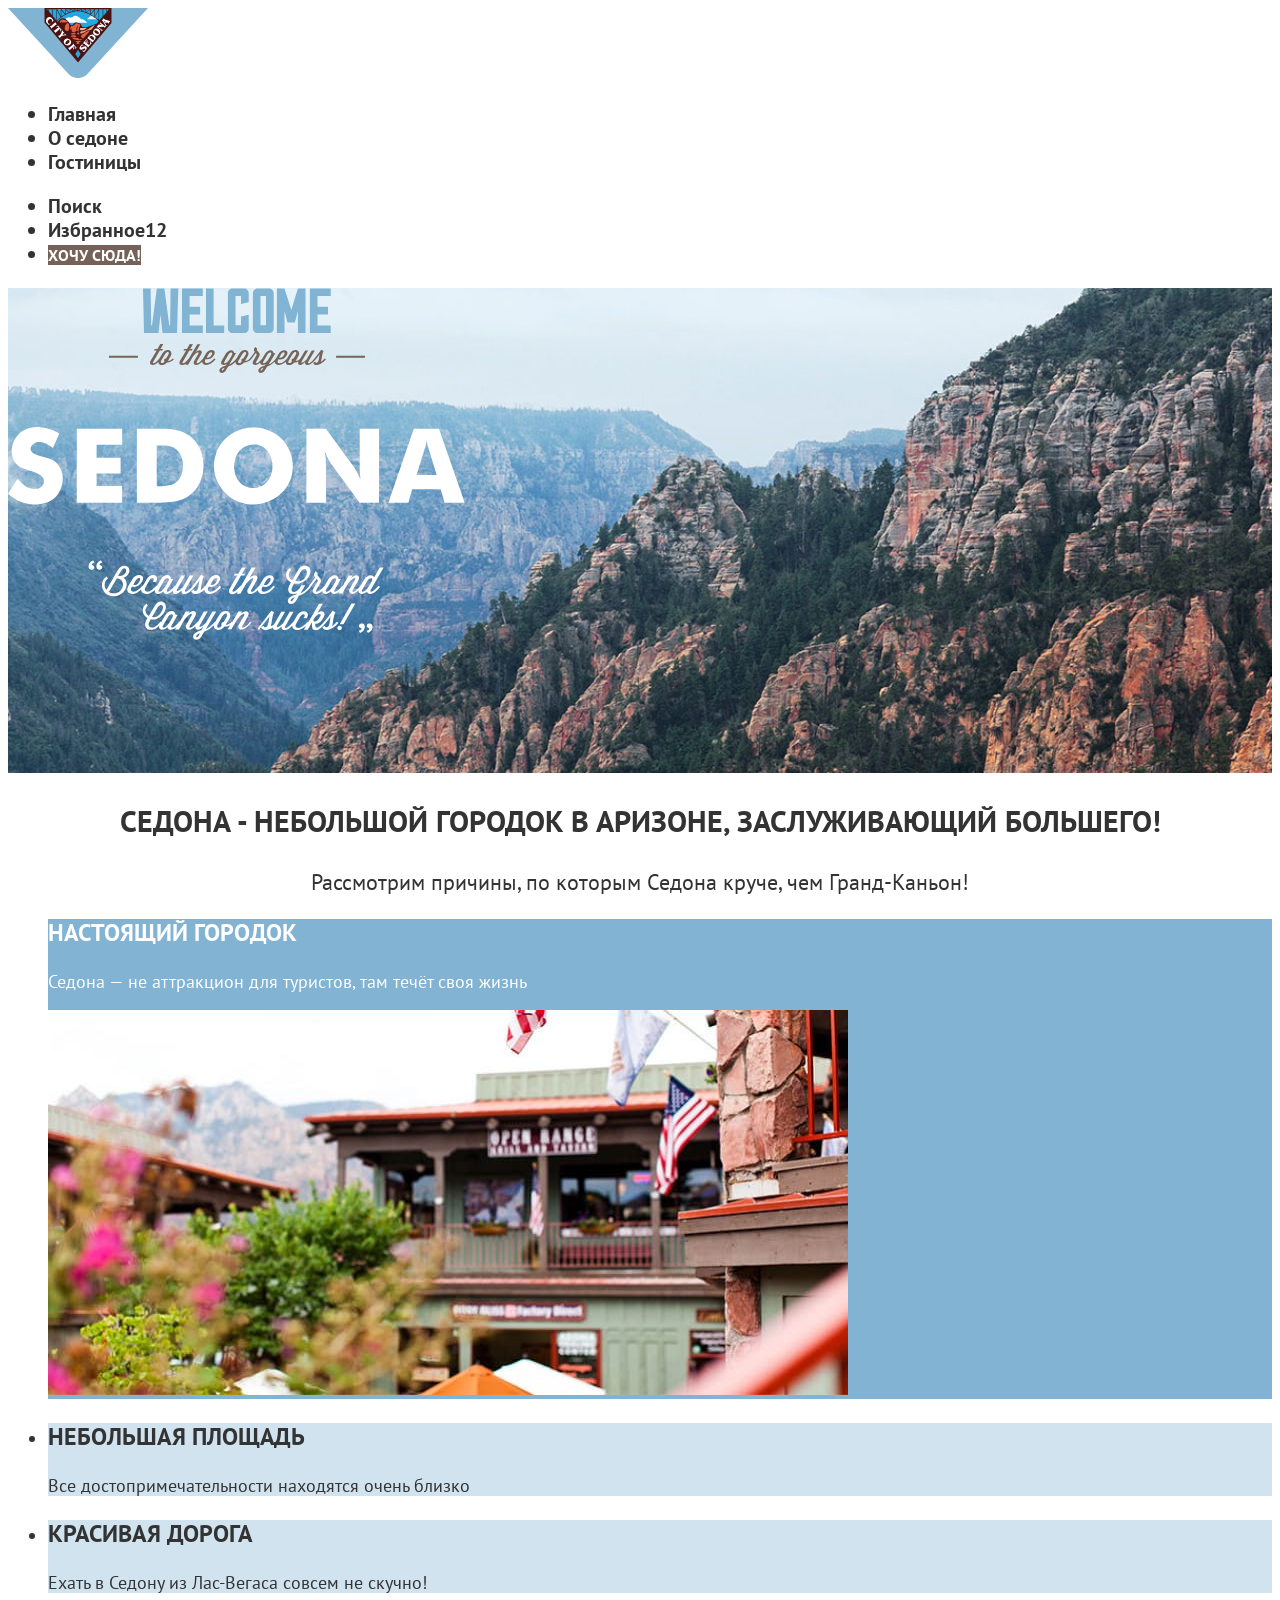
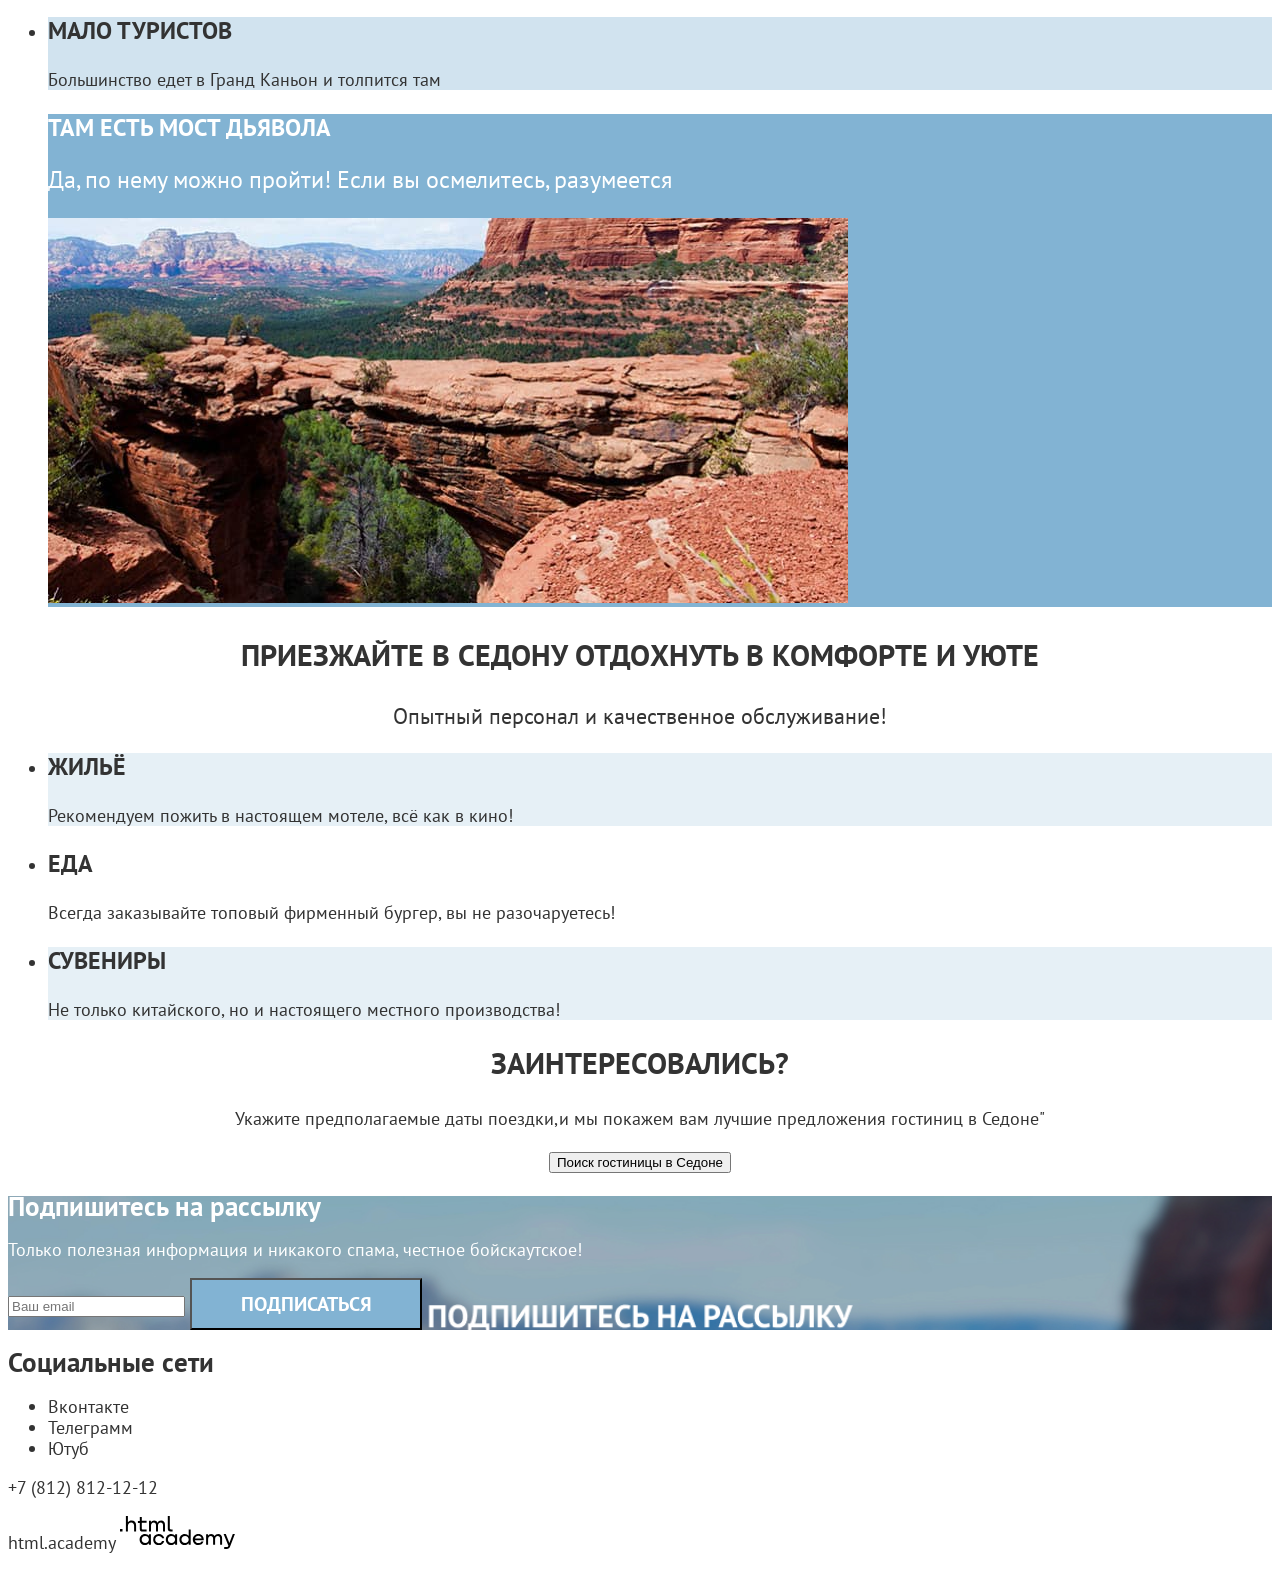
==== index.html @ 68ed27ab "Add files via upload" ====
<!DOCTYPE html>
<html lang="ru">
  <head>
    <meta charset="utf-8">
    <title>HTML Academy: Седона</title>
    <link rel="stylesheet" href="styles\styles.css">
  </head>
  <body>
    <header class="hero-page">
       <nav class="navigation">
        <a class="logo" href="index.html">
        <img src="images/logo-Sedona.svg" width="140" height="70" alt="Логотип Седоны">
        </a>
        <ul class="navigation-list">
          <li class="navigation-iterm">
            <a class="navigation-link" href="index.html">Главная</a>
          </li>
          <li class="navigation-iterm">
            <a class="navigation-link" href="about.html">О седоне</a>
          </li>
          <li class="navigation-iterm">
            <a class="navigation-link" href="catalog.html">Гостиницы</a>
          </li>
        </ul>
        <ul class="navigation-list">
        <li class="navigation-iterm">
        <a class="navigation-link" href="#"></a>
        <span class="visually-hidden">Поиск</span>
        </li>

          <li class="navigation-iterm">
            <a class="navigation-link" href="#">
              <span class="visually-hidden">Избранное12</span>
            </a>
           <li class="navigation-iterm">
            <a href="#"  class="button-want">Хочу сюда!</a>
        </li>
        </ul>
      </nav>
    </header>
    <main>
      <section class="page-welcome">
      <h1 class="visually-hidden"> </h1>
      <img src="images/welcome.svg" width="458" height="352" alt="Приветствие">
      </section>
       <section class="advanteges">
        <h2 class="visually-hidden"></h2>
        <p class="advanteges-head"> Седона - небольшой городок в Аризоне, заслуживающий большего!</p>
        <p class="advantages-reasons"> Рассмотрим причины, по которым Седона круче, чем Гранд-Каньон!</p>
        <ul class="advanteges-list">
          <li class="advanteges-item-city">
            <h3 class="advanteges-title"> Настоящий городок</h3>
            <p class="advanteges-text">Седона — не аттракцион для туристов, там течёт своя жизнь</p>
            <img src="images/street.jpg" width="800" height="385" alt= "Улица Седоны">
            </li>
            <li class="advanteges-item">
            <h3 class="advanteges-description"> Небольшая площадь </h3>
            <p class="advanteges-description-text">Все достопримечательности находятся очень близко</p>
            </li>
          <li class="advanteges-item">
            <h3 class="advanteges-description"> Красивая дорога </h3>
            <p class="advanteges-description-text">Ехать в Седону из Лас-Вегаса совсем не скучно!</p>
          </li>
          <li class="advanteges-item">
            <h3 class="advanteges-description"> Мало туристов </h3>
            <p class="advanteges-description-text">Большинство едет в Гранд Каньон и толпится там</p>
            </li>
          <li class="advanteges-item-bridge">
            <h3 class="advantages-bridge" > Там есть мост дьявола</h3>
            <p class="advantages-bridge-text"> Да, по нему можно пройти! Если вы осмелитесь, разумеется </p>
            <img src="images/bridge.jpg" width="800" height="385" alt="Фото моста дьявола">
          </li>
          </ul>
      </section>
      <section class="services">
        <h3 class="services-title">Приезжайте в Седону отдохнуть в комфорте и уюте</h3>
        <p class="main-services"> Опытный персонал и качественное обслуживание!</p>
        <ul class="services-list">
          <li class="services-item-house">
            <h3 class="services-description"> Жильё </h3>
            <p class="services-text">Рекомендуем пожить в настоящем мотеле, всё как в кино!</p>
           <li class="services-item-food">
            <h3 class="services-description"> Еда </h3>
            <p class="services-text"> Всегда заказывайте топовый фирменный бургер, вы не разочаруетесь!</p>
          <li class="services-item-souvenirs">
            <h3 class="services-description"> Сувениры </h3>
            <p class="services-text">Не только китайского, но и настоящего местного производства!</p>
        </li>
        </ul>
      </section>
      <section class="searching-hotel">
        <h2 class="question">Заинтересовались?</h2>
        <p class="date">Укажите предполагаемые даты поездки,и мы покажем вам лучшие предложения гостиниц в Седоне"</p>
        <button class="button-seacrch-hotel" type="button">Поиск гостиницы в Седоне</button>
      </section>
      <section class="subscribe-to-newsletter">
        <h2> Подпишитесь на рассылку </h2>
        <p>Только полезная информация и никакого спама, честное бойскаутское!</p>
        <form action="https://echo.htmlacademy.ru/" method="post">
          <label for="email"> </label>
          <input type="email" name="email" id="email" placeholder="Ваш email">
          <button class="subsccribe-button" type="submit">Подписаться </button>
        </form>
      </section>
    </main>
    <footer>
      <section class="social-media">
        <h2 class="visually-hidden">Социальные сети</h2>
        <ul class="social-media-list">
          <li class="social-media-item">
            <a href="https://vk.com/htmlacademy">
            <span class="visually-hidden"> Вконтакте</span>
            </a>
          </li>
          <li class="social-media-item">
            <a href="https://t.me/htmlacademy">
              <span class="visually-hidden">Телеграмм</span>
            </a>
          </li>
          <li class="social-media-item">
          <a href="https://www.youtube.com/user/htmlacademyru">
              <span class="visually-hidden">Ютуб</span>
              </a>
          </li>
        </ul>
      </section>
      <a class="phone-number" href="tel:78128121212"> +7 (812) 812-12-12</a>
      <p class="html-academy">
        <a class="htmlacademy-link" href="https://htmlacademy.ru/intensive/htmlcss">html.academy</a>
        <img class="html-academy-logo" src="images/logo-htmlacademy.svg" width="115" height="33" alt="Логотип Академии">
      </p>
    </footer>
  </body>
</html>
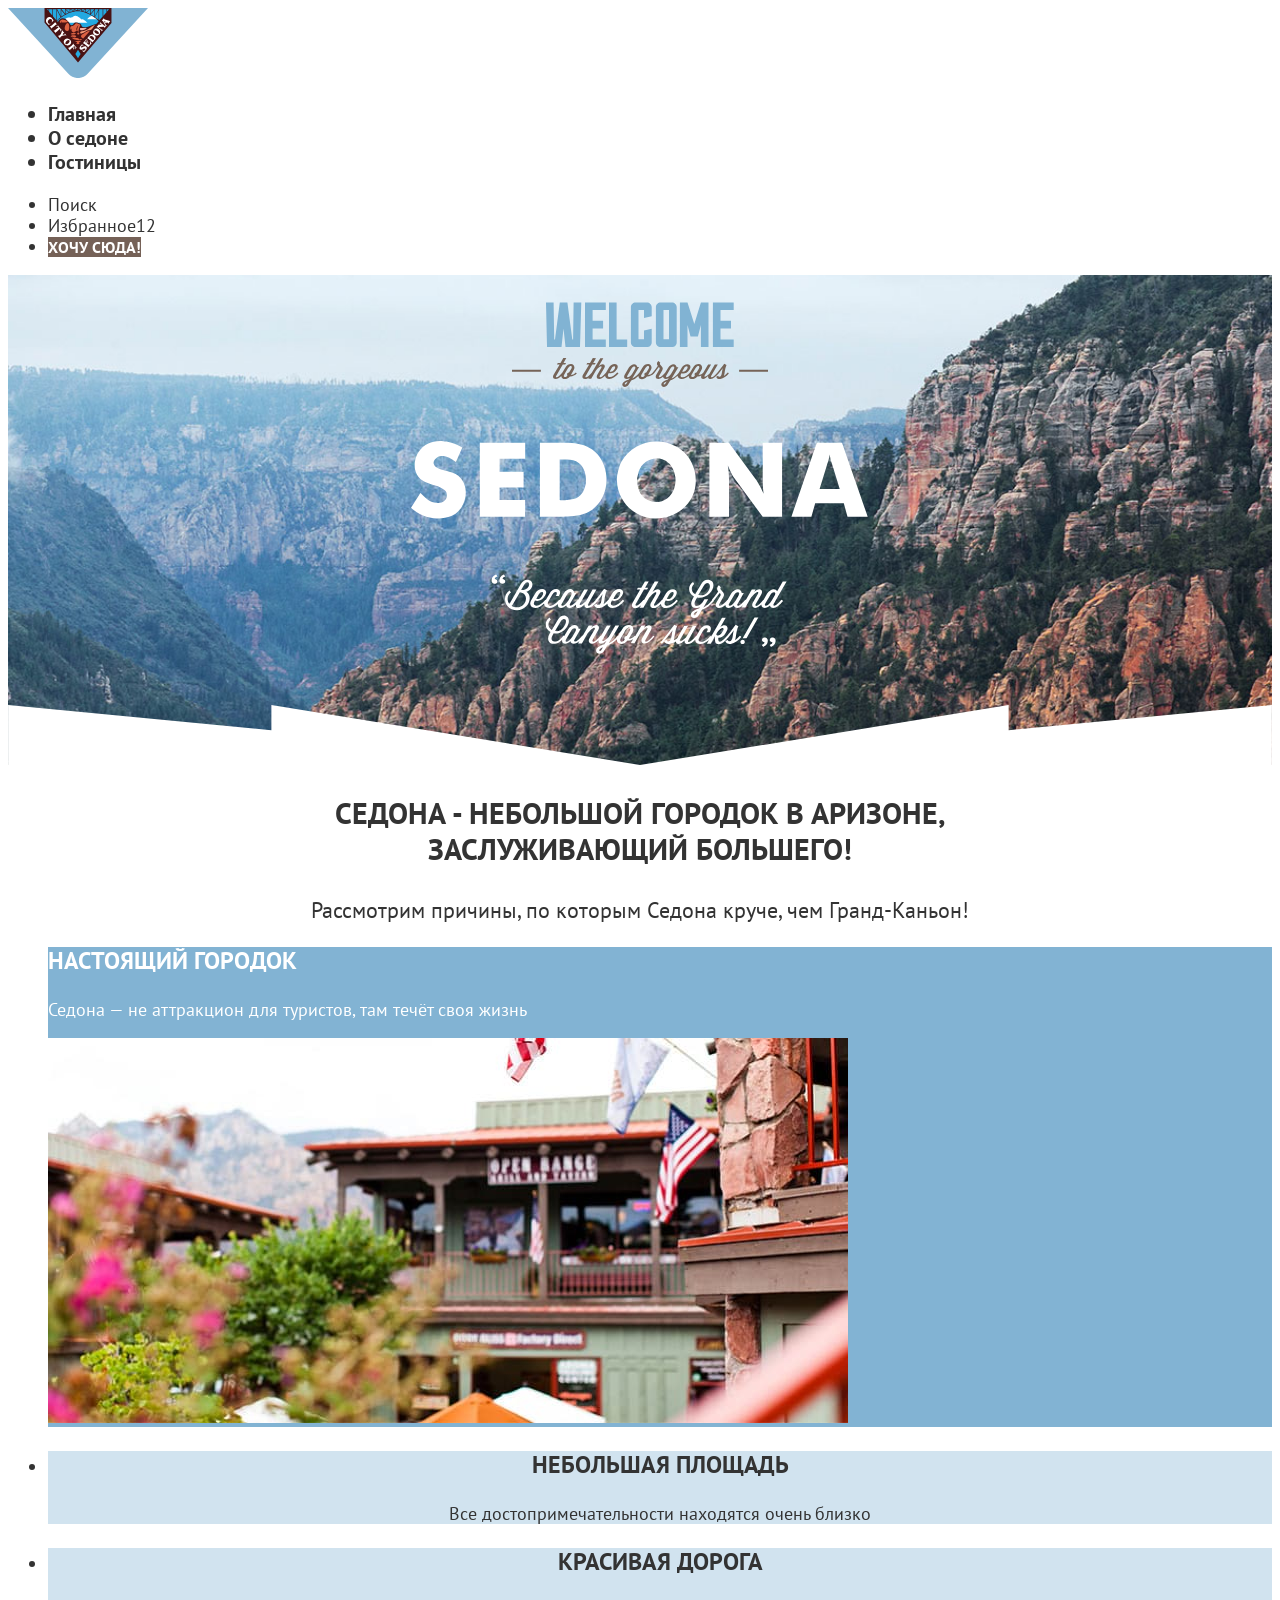
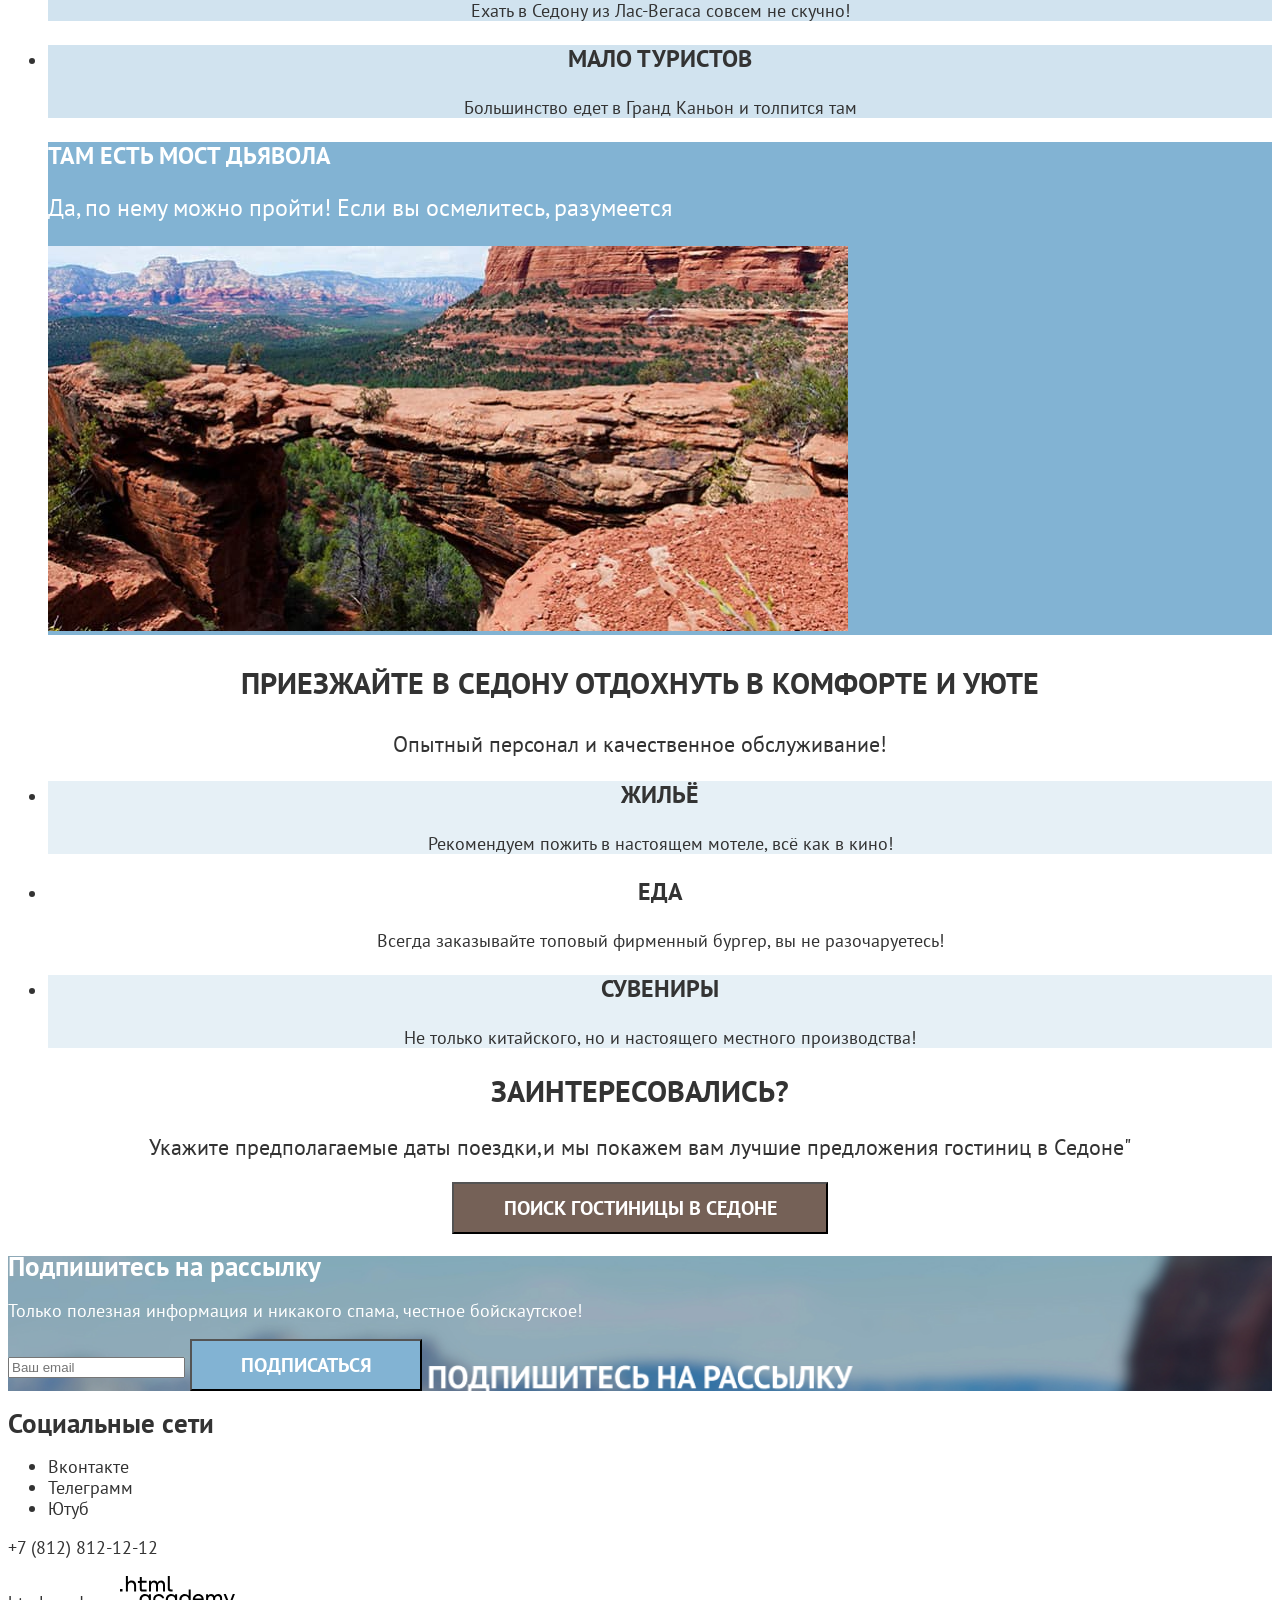
==== commit 9369d82d: "начало работы с сетками" ====
--- a/index.html
+++ b/index.html
@@ -3,11 +3,12 @@
   <head>
     <meta charset="utf-8">
     <title>HTML Academy: Седона</title>
-    <link rel="stylesheet" href="styles\styles.css">
+    <link rel="stylesheet" href="styles/styles.css">
   </head>
   <body>
+    <div class="page-container">
     <header class="hero-page">
-       <nav class="navigation">
+           <nav class="navigation">
         <a class="logo" href="index.html">
         <img src="images/logo-Sedona.svg" width="140" height="70" alt="Логотип Седоны">
         </a>
@@ -21,36 +22,38 @@
           <li class="navigation-iterm">
             <a class="navigation-link" href="catalog.html">Гостиницы</a>
           </li>
-        </ul>
-        <ul class="navigation-list">
-        <li class="navigation-iterm">
-        <a class="navigation-link" href="#"></a>
+          </ul>
+          <ul class="navigation-user">
+         <li class="navigation-user-iterm">
+        <a class="navigation-user-iterm" href="#"></a>
         <span class="visually-hidden">Поиск</span>
         </li>
-
-          <li class="navigation-iterm">
+          <li class="navigation-list-user">
             <a class="navigation-link" href="#">
               <span class="visually-hidden">Избранное12</span>
             </a>
-           <li class="navigation-iterm">
+           <li class="navigation-user-iterm">
             <a href="#"  class="button-want">Хочу сюда!</a>
         </li>
         </ul>
       </nav>
     </header>
-    <main>
+    <main class="main-container">
+      <div class="page-container"></div>
       <section class="page-welcome">
       <h1 class="visually-hidden"> </h1>
       <img src="images/welcome.svg" width="458" height="352" alt="Приветствие">
       </section>
        <section class="advanteges">
         <h2 class="visually-hidden"></h2>
-        <p class="advanteges-head"> Седона - небольшой городок в Аризоне, заслуживающий большего!</p>
+        <p class="advanteges-head"> Седона - небольшой городок в Аризоне,<br> заслуживающий большего!</p>
         <p class="advantages-reasons"> Рассмотрим причины, по которым Седона круче, чем Гранд-Каньон!</p>
         <ul class="advanteges-list">
           <li class="advanteges-item-city">
+            <div>
             <h3 class="advanteges-title"> Настоящий городок</h3>
             <p class="advanteges-text">Седона — не аттракцион для туристов, там течёт своя жизнь</p>
+            </div>
             <img src="images/street.jpg" width="800" height="385" alt= "Улица Седоны">
             </li>
             <li class="advanteges-item">
@@ -60,14 +63,16 @@
           <li class="advanteges-item">
             <h3 class="advanteges-description"> Красивая дорога </h3>
             <p class="advanteges-description-text">Ехать в Седону из Лас-Вегаса совсем не скучно!</p>
-          </li>
+           </li>
           <li class="advanteges-item">
             <h3 class="advanteges-description"> Мало туристов </h3>
             <p class="advanteges-description-text">Большинство едет в Гранд Каньон и толпится там</p>
             </li>
           <li class="advanteges-item-bridge">
-            <h3 class="advantages-bridge" > Там есть мост дьявола</h3>
+            <div>
+             <h3 class="advantages-bridge" > Там есть мост дьявола</h3>
             <p class="advantages-bridge-text"> Да, по нему можно пройти! Если вы осмелитесь, разумеется </p>
+            </div>
             <img src="images/bridge.jpg" width="800" height="385" alt="Фото моста дьявола">
           </li>
           </ul>
@@ -94,14 +99,15 @@
         <button class="button-seacrch-hotel" type="button">Поиск гостиницы в Седоне</button>
       </section>
       <section class="subscribe-to-newsletter">
-        <h2> Подпишитесь на рассылку </h2>
-        <p>Только полезная информация и никакого спама, честное бойскаутское!</p>
+        <h2 class="newsletter"> Подпишитесь на рассылку </h2>
+        <p class="information">Только полезная информация и никакого спама, честное бойскаутское!</p>
         <form action="https://echo.htmlacademy.ru/" method="post">
           <label for="email"> </label>
-          <input type="email" name="email" id="email" placeholder="Ваш email">
+          <input class="e-mail" type="email" name="email" id="email" placeholder="Ваш email">
           <button class="subsccribe-button" type="submit">Подписаться </button>
         </form>
-      </section>
+        </div>
+        </section>
     </main>
     <footer>
       <section class="social-media">
@@ -130,5 +136,6 @@
         <img class="html-academy-logo" src="images/logo-htmlacademy.svg" width="115" height="33" alt="Логотип Академии">
       </p>
     </footer>
+  </div>
   </body>
 </html>
--- a/styles/styles.css
+++ b/styles/styles.css
@@ -0,0 +1,320 @@
+@font-face {
+  font-family: "PT Sans";
+  font-style: normal;
+  font-weight: 400;
+  src: url("../fonts/ptsans-400.woff2") format("woff2");
+  font-display: swap;
+}
+
+@font-face {
+  font-family: "PT Sans";
+  font-style: normal;
+  font-weight: 700;
+  src: url("../fonts/ptsans-700.woff2") format("woff2");
+  font-display: swap;
+}
+
+body {
+  font-family: "PT Sans", sans-serif;
+  font-size: 18px;
+  line-height: 21px;
+  background-color: #ffffff;
+  color: #333333;
+}
+
+.button-want {
+  font-family: "PT Sans";
+  text-align: center;
+  font-weight: 700;
+  font-size: 16px;
+  line-height: 20px;
+  text-transform: uppercase;
+  background-color: #756157;
+  color: #ffffff;
+}
+
+a {
+  color: inherit;
+  text-decoration: none
+}
+
+.hero-page {
+  background-color: #ffffff;
+  color: #333333;
+  background-position: center;
+}
+
+.navigation-list {
+  font-family: "PT Sans", sans-serif;
+  font-size: 20px;
+  line-height: 24px;
+  font-weight: 700;
+  color: #333333;
+  text-decoration: none;
+}
+
+.page-welcome {
+  padding-top: 5px;
+  min-height: 485px;
+  background-image: url("../images/divider.svg"), url("../images/index-background.jpg");
+  text-align: center;
+  background-repeat: no-repeat, no-repeat;
+  background-size: 100% auto, cover;
+  background-color:#2d658a;
+  background-position: bottom;
+  bottom: 0
+
+}
+
+.advanteges-head {
+  font-family: "PT Sans";
+  font-size: 30px;
+  line-height: 36px;
+  font-weight: 700;
+  text-align: center;
+  text-transform: uppercase;
+  color: #333333
+}
+
+.advantages-reasons {
+  font-family: "PT Sans";
+  font-weight: 400;
+  font-size: 22px;
+  line-height: 26px;
+  text-align: center;
+  color: #333333
+}
+
+.advanteges-item {
+  background-color: #68a2ca4d;
+  color: #333333
+}
+
+.advanteges-description {
+  font-family: "PT Sans";
+  font-weight: 700;
+  font-size: 24px;
+  line-height: 28px;
+  text-transform: uppercase;
+  color: #333333
+}
+
+.advanteges-description-text {
+  font-family: "PT Sans";
+  font-weight: 400;
+  font-size: 18px;
+  line-height: 21px;
+  color: #333333
+}
+
+.advanteges-title {
+  font-family: "PT Sans";
+  font-weight: 700;
+  font-size: 24px;
+  line-height: 28px;
+  color: #ffffff;
+  text-transform: uppercase;
+
+}
+
+.advanteges-text {
+  font-family: "PT Sans";
+  font-weight: 400;
+  font-size: 18px;
+  line-height: 21px;
+  color: #ffffff;
+
+}
+
+.services-list{
+  text-align: center;
+}
+
+.advanteges-item{
+  text-align: center;
+}
+
+.advanteges-item-city {
+  background-color: #82b3d3;
+  color: #ffffff;
+
+}
+
+.advanteges-item-bridge {
+  background-color: #82b3d3;
+  color: #ffffff
+}
+
+.advantages-bridge {
+  font-family: "PT Sans";
+  font-weight: 700;
+  font-size: 24px;
+  line-height: 28px;
+  text-transform: uppercase;
+  color: #ffffff;
+}
+
+.advantages-bridge-text {
+  font-family: "PT Sans";
+  font-weight: 400;
+  font-size: 24px;
+  line-height: 28px;
+  color: #ffffff
+}
+
+.services-title {
+  font-family: "PT Sans";
+  font-weight: 700;
+  font-size: 30px;
+  line-height: 36px;
+  text-transform: uppercase;
+  text-align: center;
+  color: #333333
+}
+
+.main-services {
+  font-family: "PT Sans";
+  font-weight: 400;
+  font-size: 22px;
+  line-height: 26px;
+  text-align: center;
+  color: #333333
+}
+
+.services-description {
+  font-family: "PT Sans";
+  font-weight: 700;
+  font-size: 24px;
+  line-height: 28px;
+  text-transform: uppercase;
+  color: #333333
+}
+
+.services-text {
+  font-family: "PT Sans";
+  font-weight: 400;
+  font-size: 18px;
+  line-height: 21px;
+  color: #333333;
+}
+
+.services-item-house {
+  background-color: #83b3d333;
+}
+
+.services-item-souvenirs {
+  background-color: #83b3d333;
+}
+
+.searching-hotel {
+  text-align: center;
+}
+
+.question {
+  font-family: "PT Sans";
+  font-weight: 700;
+  font-size: 30px;
+  line-height: 36px;
+  text-transform: uppercase;
+  color: #333333
+}
+
+.date {
+  font-family: "PT Sans";
+  font-weight: 400;
+  font-size: 22px;
+  line-height: 26px;
+  text-align: center;
+  color: #333333;
+}
+
+.button-seacrch-hotel {
+  font-family: "PT Sans";
+  font-weight: 700;
+  font-size: 20px;
+  line-height: 36px;
+  width: 376px;
+  height: 52px;
+  text-transform: uppercase;
+  background-color: #756157;
+  color: #ffffff;
+}
+
+.subscribe-to-newsletter {
+  background-image: url("../images/subscribe.jpg");
+  background-color:#6d8ca0;
+  color: #ffffff;
+  background-repeat: no-repeat;
+  background-size: cover;
+}
+
+.subsccribe-button {
+  font-family: "PT Sans";
+  text-align: center;
+  font-weight: 700;
+  font-size: 20px;
+  line-height: 36px;
+  width: 232px;
+  height: 52px;
+  text-transform: uppercase;
+  background-color: #82B3D3;
+  color: #ffffff;
+}
+
+.header-inner {
+  color: #ffffff;
+  background-color: #615048;
+  background-image: url("../images/inner-catalog.jpg");
+  background-repeat: no-repeat;
+  background-size: cover;
+  min-height: 377px;
+
+}
+
+.button-brown {
+  font-family: "PT Sans";
+  text-align: center;
+  font-weight: 700;
+  font-size: 16px;
+  line-height: 20px;
+  width: 140px;
+  height: 36px;
+  text-transform: uppercase;
+  background-color: #756157;
+  color: #ffffff;
+}
+
+.button-blue {
+  font-family: "PT Sans";
+  text-align: center;
+  font-weight: 700;
+  font-size: 16px;
+  line-height: 20px;
+  width: 140px;
+  height: 36px;
+  text-transform: uppercase;
+  background-color: #82b3d3;
+  color: #ffffff;
+}
+
+.button-green {
+  font-family: "PT Sans";
+  text-align: center;
+  font-weight: 700;
+  font-size: 16px;
+  line-height: 20px;
+  width: 140px;
+  height: 36px;
+  text-transform: uppercase;
+  background-color: #7db54f;
+  color: #ffffff;
+}
+
+.pagination-link {
+  color: #ffffff;
+  background-color: #82b3d3;
+  text-decoration: none;
+  text-align: center;
+  width: 60px;
+  height: 60px;
+}
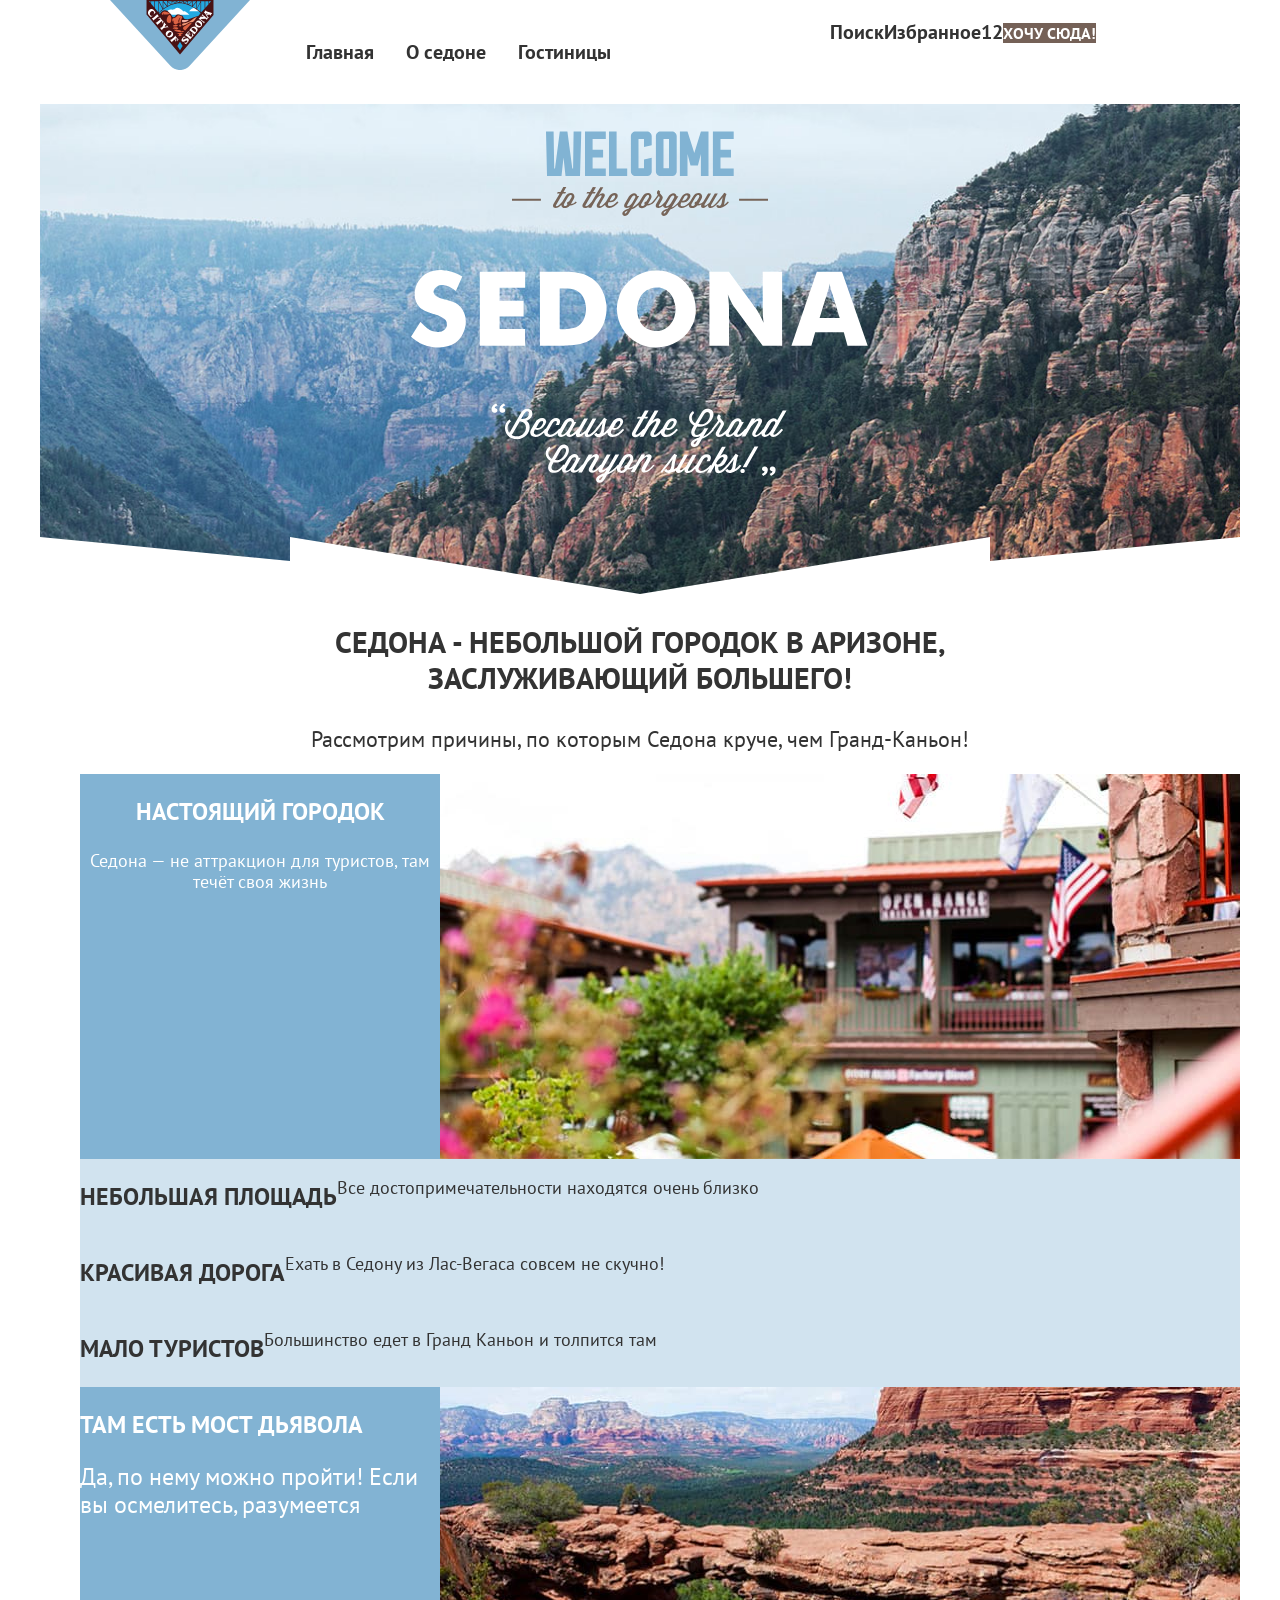
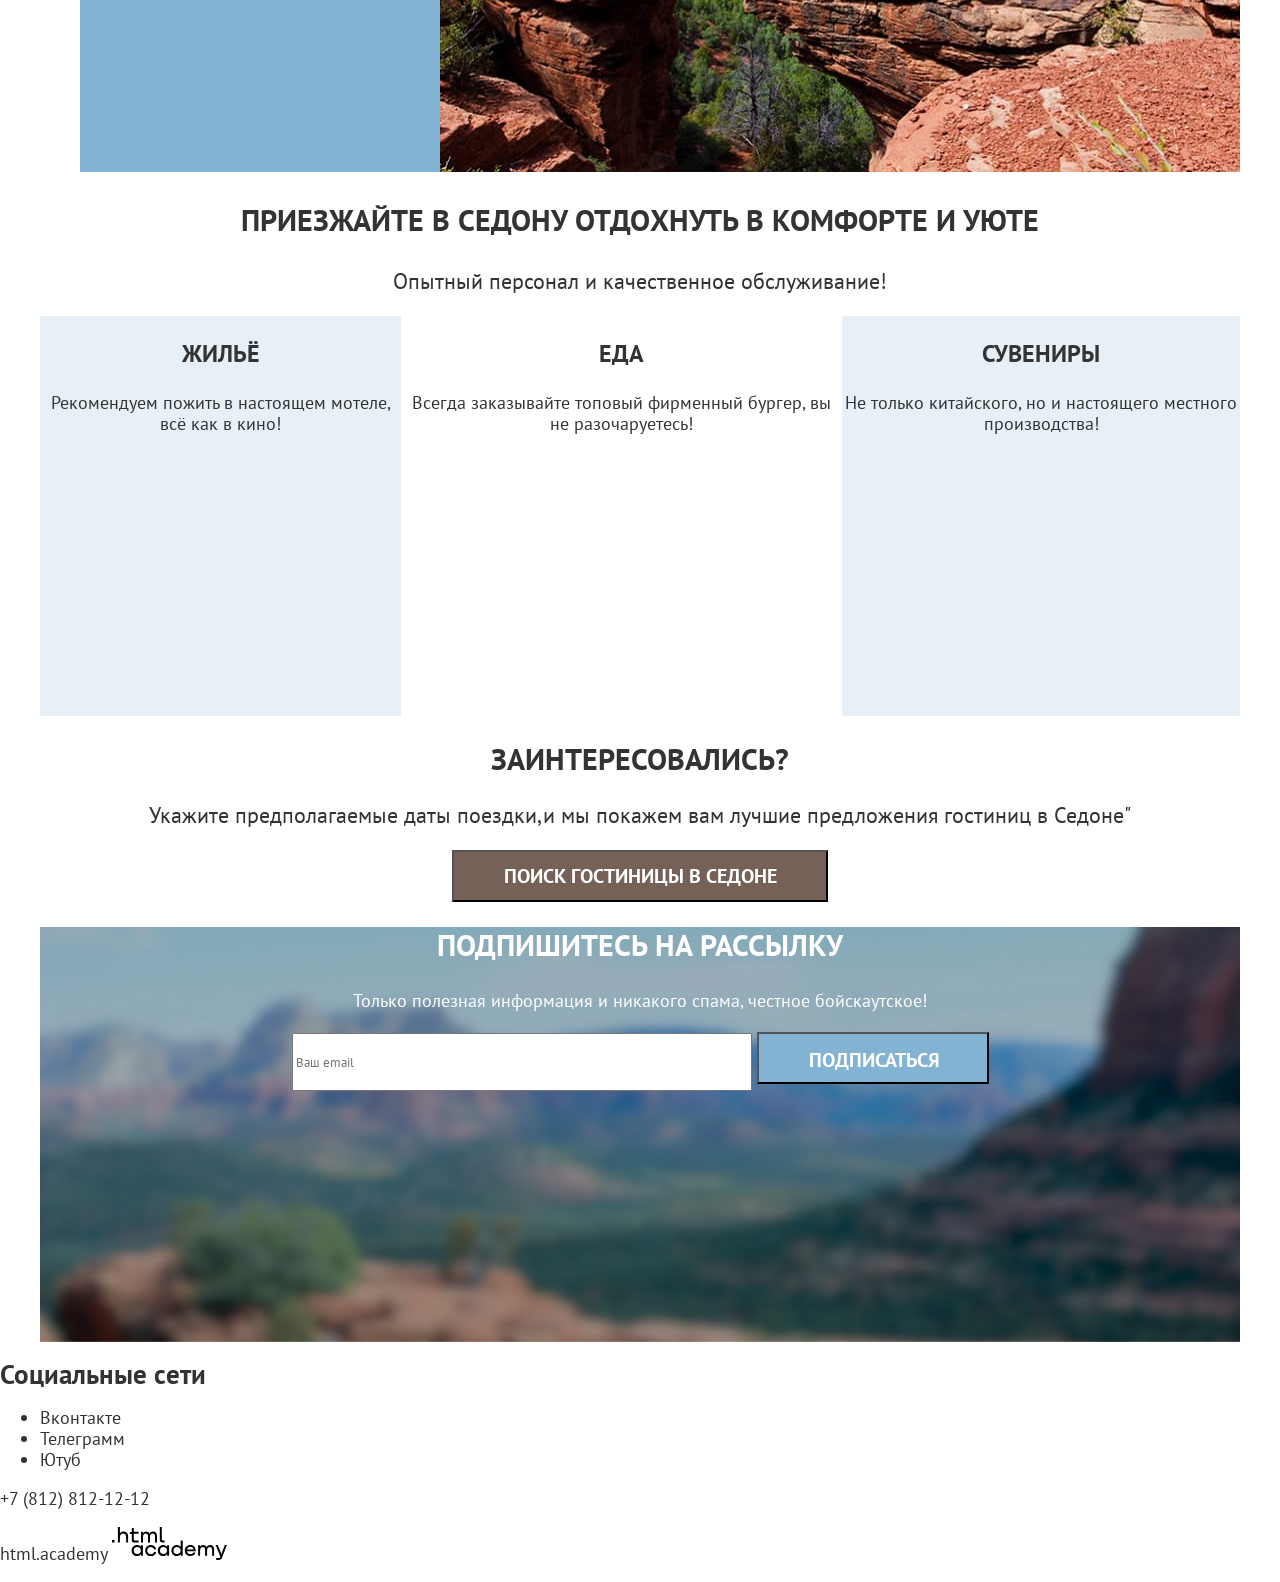
==== commit ac16e80c: "Update index.html" ====
--- a/index.html
+++ b/index.html
@@ -39,7 +39,6 @@
       </nav>
     </header>
     <main class="main-container">
-      <div class="page-container"></div>
       <section class="page-welcome">
       <h1 class="visually-hidden"> </h1>
       <img src="images/welcome.svg" width="458" height="352" alt="Приветствие">
--- a/styles/styles.css
+++ b/styles/styles.css
@@ -12,6 +12,10 @@
   font-weight: 700;
   src: url("../fonts/ptsans-700.woff2") format("woff2");
   font-display: swap;
+}
+
+html {
+  height: 100%;
 }
 
 body {
@@ -20,38 +24,60 @@
   line-height: 21px;
   background-color: #ffffff;
   color: #333333;
-}
-
-.button-want {
-  font-family: "PT Sans";
-  text-align: center;
-  font-weight: 700;
-  font-size: 16px;
-  line-height: 20px;
-  text-transform: uppercase;
-  background-color: #756157;
-  color: #ffffff;
-}
-
-a {
-  color: inherit;
-  text-decoration: none
-}
-
+  margin: 0;
+  display: flex;
+  flex-direction: column;
+  min-height: 100%;
+}
+
+.main-container{
+  flex-grow: 1;
+}
+
+.page-container {
+  display: flex;
+  flex-direction: column;
+  min-height: 100%;
+  width: 1200px;
+  margin: 0 auto;
+}
 .hero-page {
   background-color: #ffffff;
   color: #333333;
   background-position: center;
-}
-
-.navigation-list {
+  padding: 0 70px;
+  display: flex;
+}
+
+.navigation{
   font-family: "PT Sans", sans-serif;
   font-size: 20px;
   line-height: 24px;
   font-weight: 700;
   color: #333333;
-  text-decoration: none;
-}
+  display: flex;
+  width:1200px;
+  margin:0 auto;
+
+}
+
+
+.navigation-list{
+display: flex;
+list-style:none;
+}
+
+.navigation-iterm{
+  padding: 20px 16px;
+
+}
+.navigation-user{
+ display: flex;
+  list-style:none;
+  width: 340px;
+  margin-left: auto;
+}
+
 
 .page-welcome {
   padding-top: 5px;
@@ -62,7 +88,7 @@
   background-size: 100% auto, cover;
   background-color:#2d658a;
   background-position: bottom;
-  bottom: 0
+
 
 }
 
@@ -87,7 +113,11 @@
 
 .advanteges-item {
   background-color: #68a2ca4d;
-  color: #333333
+  color: #333333;
+  display: flex;
+  text-align:center;
+
+  list-style: none
 }
 
 .advanteges-description {
@@ -104,7 +134,7 @@
   font-weight: 400;
   font-size: 18px;
   line-height: 21px;
-  color: #333333
+  color: #333333;
 }
 
 .advanteges-title {
@@ -127,22 +157,32 @@
 }
 
 .services-list{
-  text-align: center;
+  display: flex;
+  text-align: center;
+  margin:0;
+  padding:0;
+  list-style: none;
+  min-height: 400px;
 }
 
 .advanteges-item{
-  text-align: center;
+ text-align: center;
 }
 
 .advanteges-item-city {
   background-color: #82b3d3;
   color: #ffffff;
+  display: flex;
+  text-align: center;
+
 
 }
 
 .advanteges-item-bridge {
   background-color: #82b3d3;
-  color: #ffffff
+  color: #ffffff;
+  display:flex;
+
 }
 
 .advantages-bridge {
@@ -246,11 +286,34 @@
   color: #ffffff;
   background-repeat: no-repeat;
   background-size: cover;
-}
+  text-align:center;
+  min-height: 415px;
+  }
+
+  .newsletter{
+  font-size: 30px;
+  line-height: 36px;
+  font-weight: 700;
+  text-transform: uppercase;
+  color:#ffffff
+  }
+
+  .information{
+  font-size: 22x;
+  line-height: 26px;
+  }
+
+  .e-mail{
+  font-family: inherit;
+  line-height: 24px;
+  width: 452px;
+  height: 52px;
+  }
 
 .subsccribe-button {
   font-family: "PT Sans";
   text-align: center;
+  padding: 8px 50px;
   font-weight: 700;
   font-size: 20px;
   line-height: 36px;
@@ -259,6 +322,16 @@
   text-transform: uppercase;
   background-color: #82B3D3;
   color: #ffffff;
+}
+
+.inner-header-title{
+font-size: 60px;
+line-height: 78px;
+
+}
+
+.catalog-filters {
+  display:flex;
 }
 
 .header-inner {
@@ -269,6 +342,32 @@
   background-size: cover;
   min-height: 377px;
 
+  .button-submit{
+  background-color:#82b3d3;
+  color:#ffffff;
+  text-transform: uppercase;
+  width:191px;
+  height:36px;
+  font-size:16px;
+  line-height:20px;
+  align-self: center;
+  padding: 50 8px;
+  }
+.button-reset{
+  border: none;
+  align-self: center
+}
+}
+.button-want {
+  font-family: "PT Sans";
+  text-align: center;
+  font-weight: 700;
+  font-size: 16px;
+  line-height: 20px;
+  text-transform: uppercase;
+  background-color: #756157;
+  color: #ffffff;
+
 }
 
 .button-brown {
@@ -293,7 +392,7 @@
   width: 140px;
   height: 36px;
   text-transform: uppercase;
-  background-color: #82b3d3;
+  background-color: #82B3D3;
   color: #ffffff;
 }
 
@@ -306,10 +405,15 @@
   width: 140px;
   height: 36px;
   text-transform: uppercase;
-  background-color: #7db54f;
-  color: #ffffff;
-}
-
+  background-color: #7DB54F;
+  color: #ffffff;
+}
+.pagination {
+  display: flex;
+  width: 400px;
+  justify-content: space-between;
+  list-style:none;
+}
 .pagination-link {
   color: #ffffff;
   background-color: #82b3d3;
@@ -317,4 +421,33 @@
   text-align: center;
   width: 60px;
   height: 60px;
-}
+  display: block;
+  box-sizing: border-box;
+  line-height: 60px;
+  border-radius:4px;
+
+ }
+
+ .pagination-current{
+  background-color:f2f2f2;
+  text-align: center;
+  box-sizing: border-box;
+  line-height: 60px;
+  border-radius:4px;
+
+ }
+
+.pagination-dots {
+  text-align: center;
+  display: block;
+  box-sizing: border-box;
+  width: 60px;
+  height: 60px;
+  font-size: 20px;
+  line-height:36px;
+}
+
+a {
+  color: inherit;
+  text-decoration: none
+}
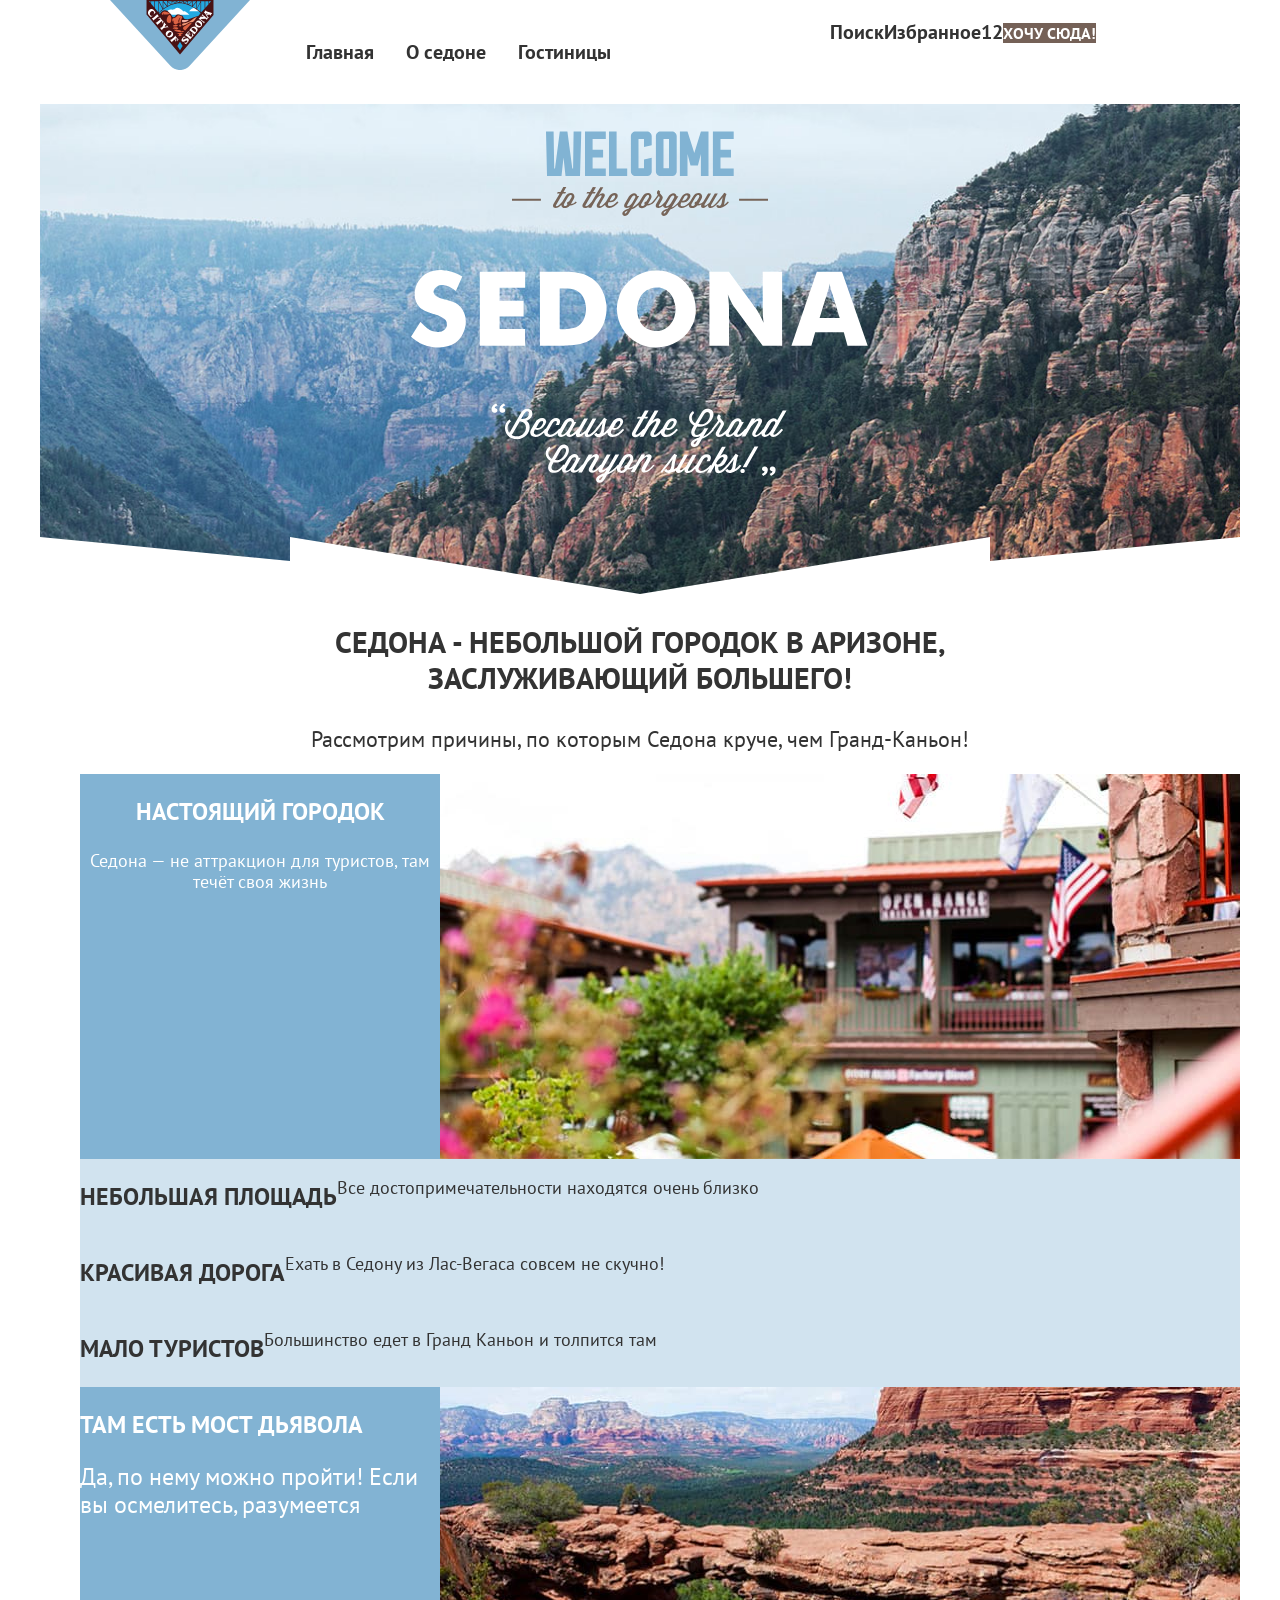
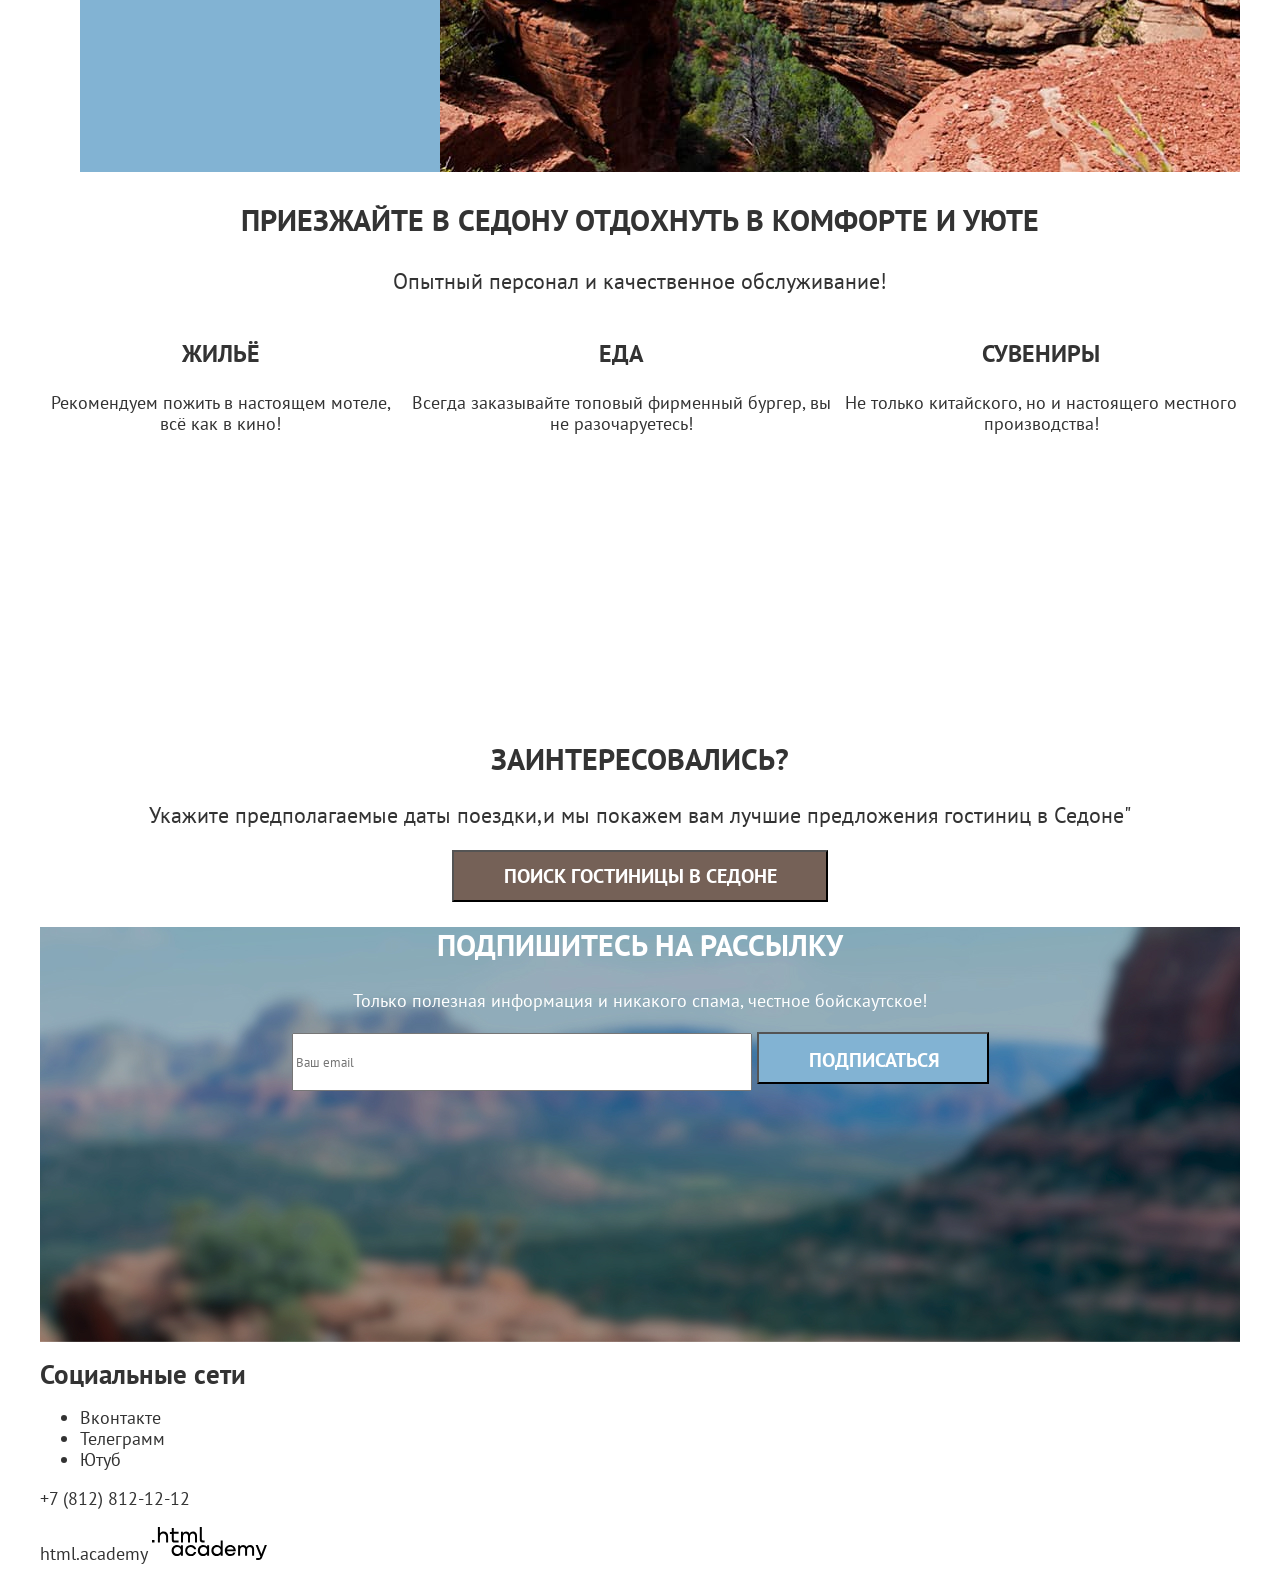
==== commit 5d8dec40: "Add files via upload" ====
--- a/index.html
+++ b/index.html
@@ -49,7 +49,7 @@
         <p class="advantages-reasons"> Рассмотрим причины, по которым Седона круче, чем Гранд-Каньон!</p>
         <ul class="advanteges-list">
           <li class="advanteges-item-city">
-            <div>
+            <div class="city-sedona">
             <h3 class="advanteges-title"> Настоящий городок</h3>
             <p class="advanteges-text">Седона — не аттракцион для туристов, там течёт своя жизнь</p>
             </div>
@@ -68,8 +68,8 @@
             <p class="advanteges-description-text">Большинство едет в Гранд Каньон и толпится там</p>
             </li>
           <li class="advanteges-item-bridge">
-            <div>
-             <h3 class="advantages-bridge" > Там есть мост дьявола</h3>
+            <div class="photo-bridge">
+             <h3 class="advantages-bridge"> Там есть мост дьявола</h3>
             <p class="advantages-bridge-text"> Да, по нему можно пройти! Если вы осмелитесь, разумеется </p>
             </div>
             <img src="images/bridge.jpg" width="800" height="385" alt="Фото моста дьявола">
@@ -80,17 +80,17 @@
         <h3 class="services-title">Приезжайте в Седону отдохнуть в комфорте и уюте</h3>
         <p class="main-services"> Опытный персонал и качественное обслуживание!</p>
         <ul class="services-list">
-          <li class="services-item-house">
-            <h3 class="services-description"> Жильё </h3>
-            <p class="services-text">Рекомендуем пожить в настоящем мотеле, всё как в кино!</p>
-           <li class="services-item-food">
-            <h3 class="services-description"> Еда </h3>
-            <p class="services-text"> Всегда заказывайте топовый фирменный бургер, вы не разочаруетесь!</p>
-          <li class="services-item-souvenirs">
-            <h3 class="services-description"> Сувениры </h3>
-            <p class="services-text">Не только китайского, но и настоящего местного производства!</p>
-        </li>
-        </ul>
+       <li class="services-item">
+       <h3 class="services-description"> Жильё </h3>
+       <p class="services-text">Рекомендуем пожить в настоящем мотеле, всё как в кино!</p>
+       <li class="services-item">
+       <h3 class="services-description">  Еда </h3>
+       <p class="services-text" >Всегда заказывайте топовый фирменный бургер, вы не разочаруетесь!</p>
+       <li class="services-item">
+       <h3 class="services-description"> Сувениры </h3>
+       <p class="services-text">Не только китайского, но и настоящего местного производства!</p>
+       </li>
+       </ul>
       </section>
       <section class="searching-hotel">
         <h2 class="question">Заинтересовались?</h2>
@@ -105,7 +105,6 @@
           <input class="e-mail" type="email" name="email" id="email" placeholder="Ваш email">
           <button class="subsccribe-button" type="submit">Подписаться </button>
         </form>
-        </div>
         </section>
     </main>
     <footer>
@@ -134,7 +133,7 @@
         <a class="htmlacademy-link" href="https://htmlacademy.ru/intensive/htmlcss">html.academy</a>
         <img class="html-academy-logo" src="images/logo-htmlacademy.svg" width="115" height="33" alt="Логотип Академии">
       </p>
-    </footer>
-  </div>
-  </body>
+      </footer>
+      </div>
+        </body>
 </html>
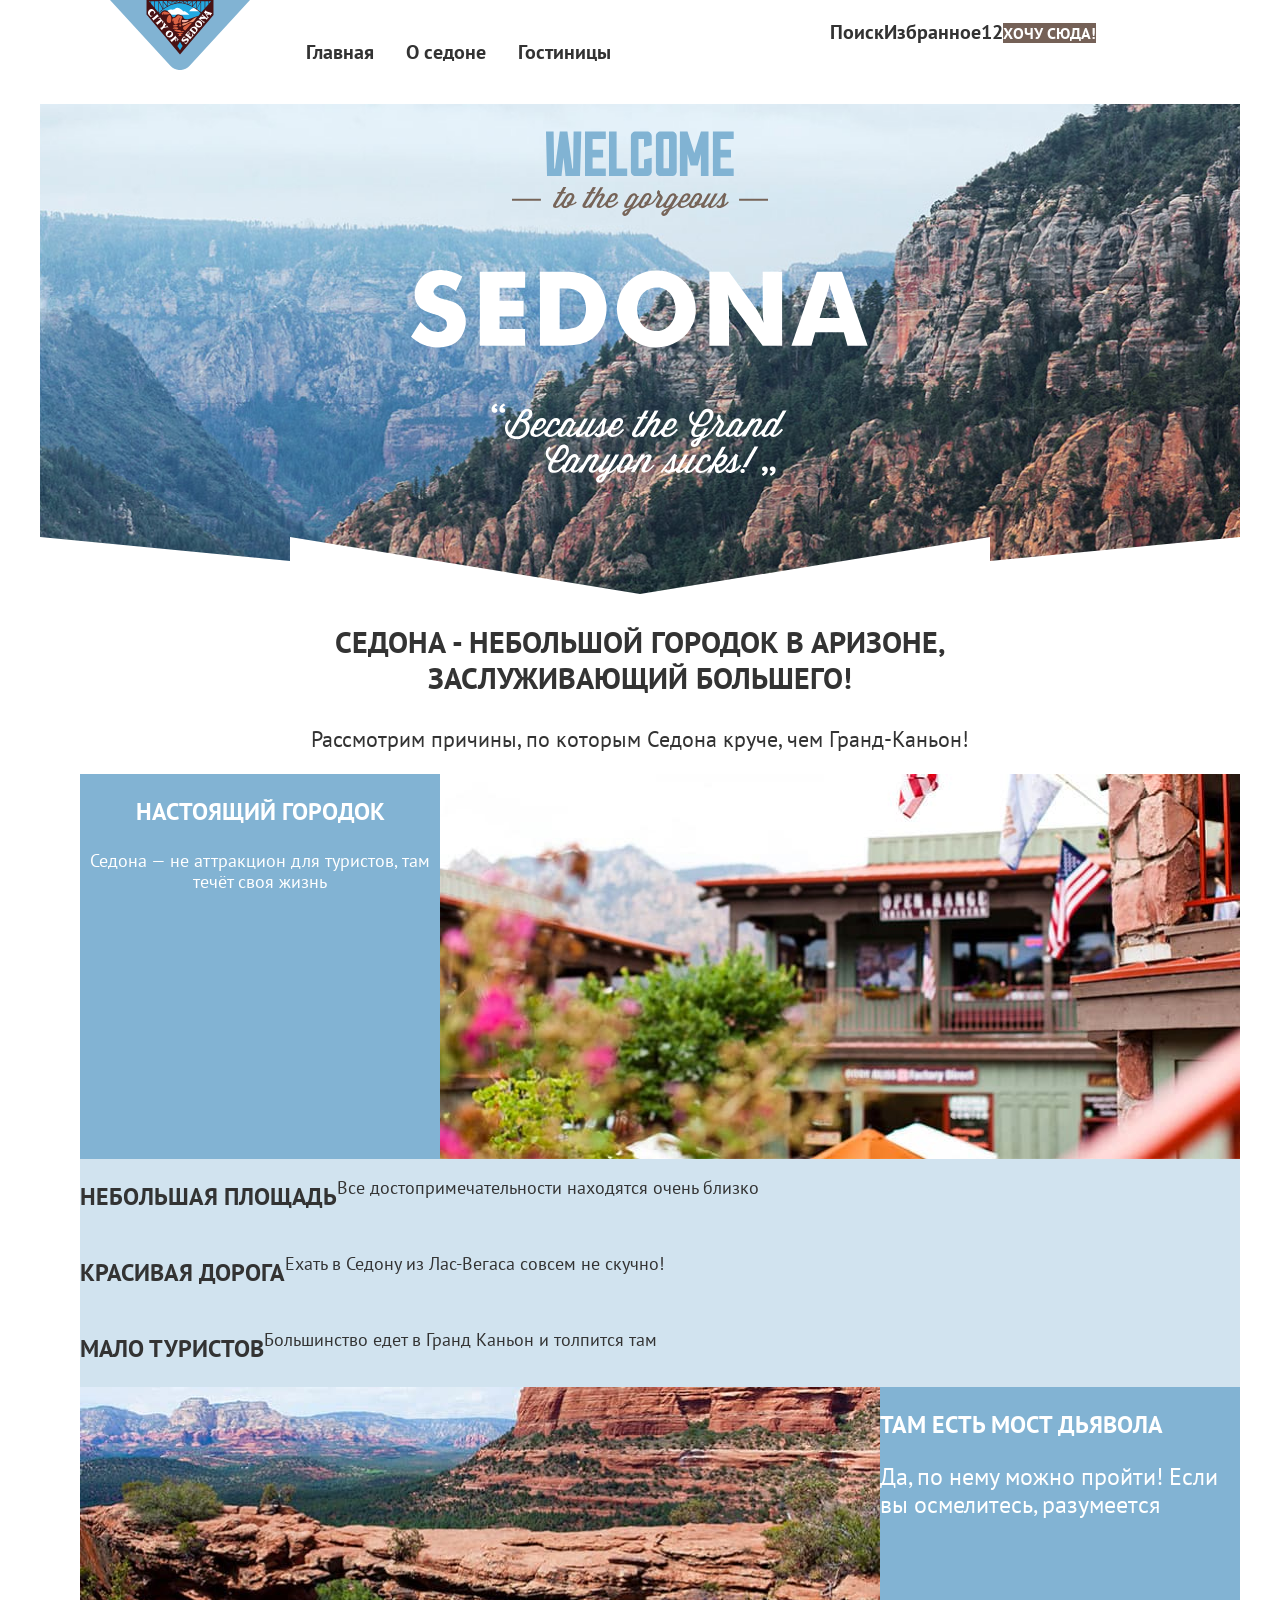
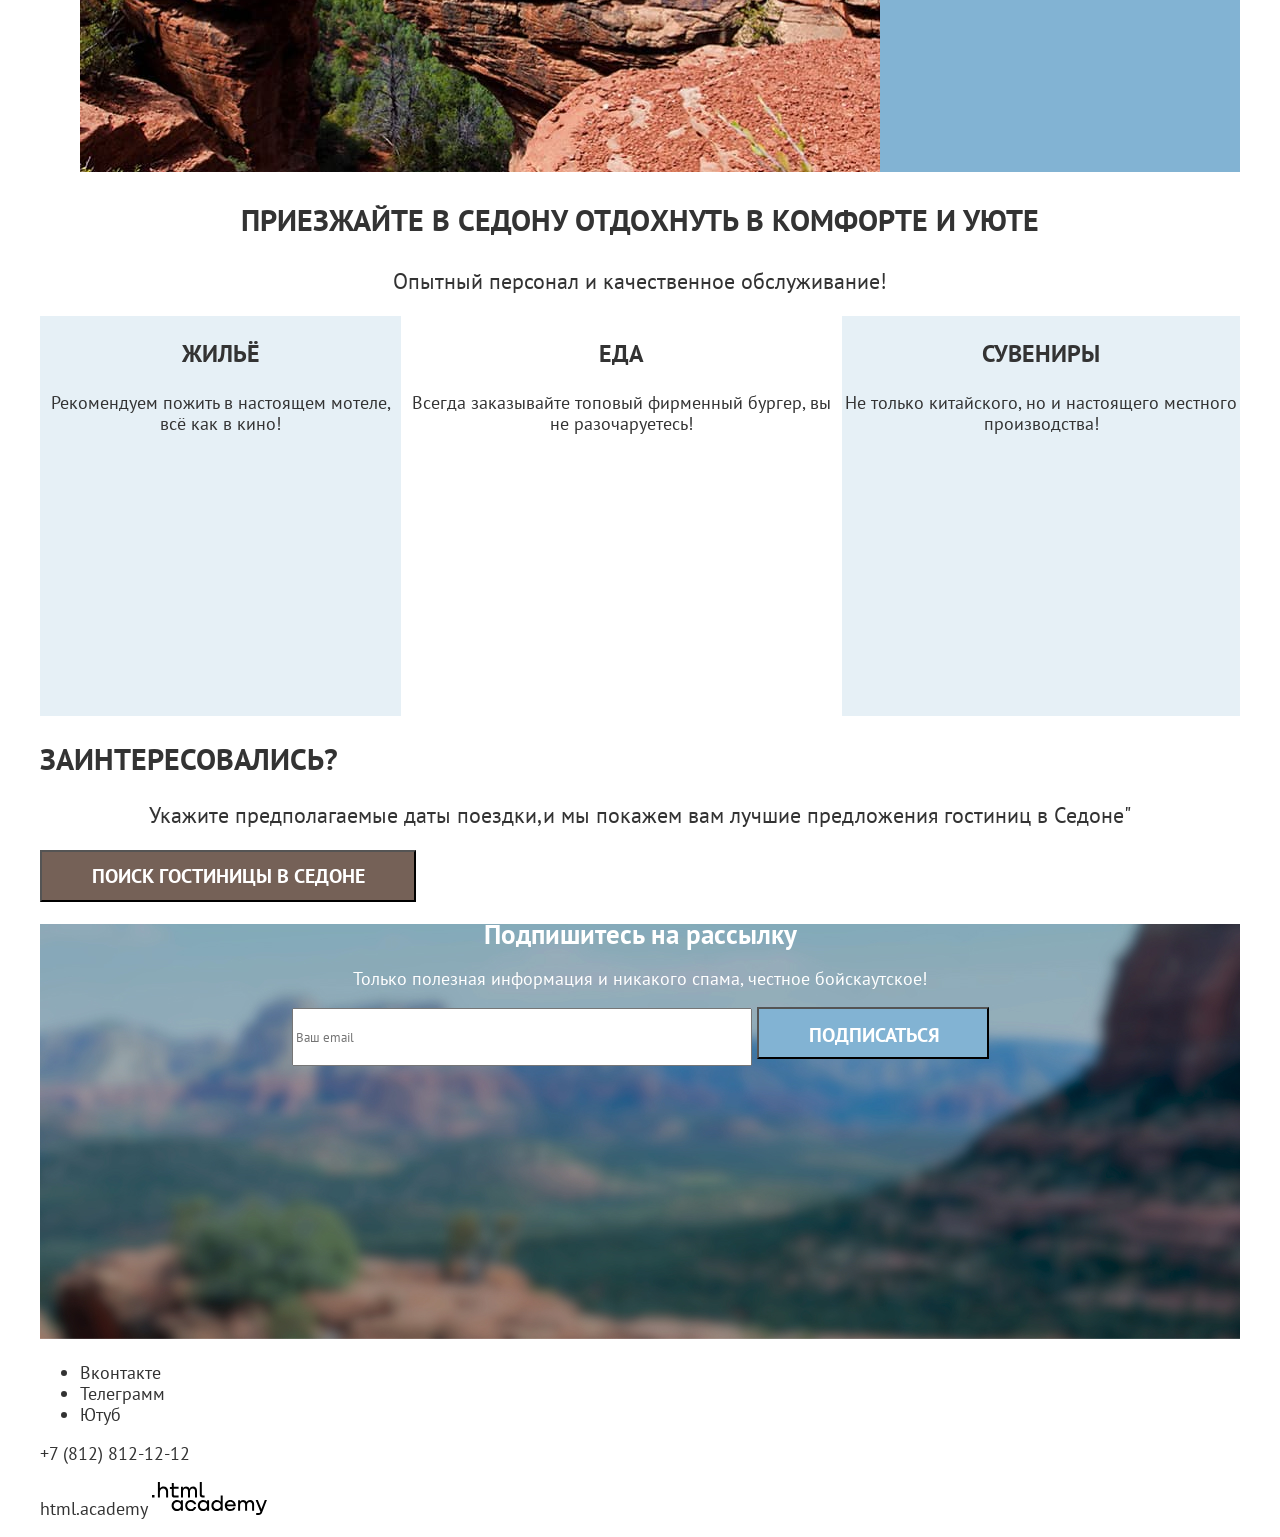
==== commit d5b5958d: "продолжает работу с сетками" ====
--- a/index.html
+++ b/index.html
@@ -68,11 +68,11 @@
             <p class="advanteges-description-text">Большинство едет в Гранд Каньон и толпится там</p>
             </li>
           <li class="advanteges-item-bridge">
+            <img src="images/bridge.jpg" width="800" height="385" alt="Фото моста дьявола">
             <div class="photo-bridge">
-             <h3 class="advantages-bridge"> Там есть мост дьявола</h3>
+            <h3 class="advantages-bridge"> Там есть мост дьявола</h3>
             <p class="advantages-bridge-text"> Да, по нему можно пройти! Если вы осмелитесь, разумеется </p>
             </div>
-            <img src="images/bridge.jpg" width="800" height="385" alt="Фото моста дьявола">
           </li>
           </ul>
       </section>
@@ -92,24 +92,24 @@
        </li>
        </ul>
       </section>
-      <section class="searching-hotel">
+      <section class="interes">
         <h2 class="question">Заинтересовались?</h2>
         <p class="date">Укажите предполагаемые даты поездки,и мы покажем вам лучшие предложения гостиниц в Седоне"</p>
         <button class="button-seacrch-hotel" type="button">Поиск гостиницы в Седоне</button>
       </section>
       <section class="subscribe-to-newsletter">
-        <h2 class="newsletter"> Подпишитесь на рассылку </h2>
-        <p class="information">Только полезная информация и никакого спама, честное бойскаутское!</p>
-        <form action="https://echo.htmlacademy.ru/" method="post">
+         <h2 class="title-newslatter"> Подпишитесь на рассылку </h2>
+        <p class="information-newslatter">Только полезная информация и никакого спама, честное бойскаутское!</p>
+         <form action="https://echo.htmlacademy.ru/" method="post">
           <label for="email"> </label>
           <input class="e-mail" type="email" name="email" id="email" placeholder="Ваш email">
           <button class="subsccribe-button" type="submit">Подписаться </button>
         </form>
         </section>
     </main>
-    <footer>
+      <footer class="footer-container">
       <section class="social-media">
-        <h2 class="visually-hidden">Социальные сети</h2>
+        <h2 class="visually-hidden"> </h2>
         <ul class="social-media-list">
           <li class="social-media-item">
             <a href="https://vk.com/htmlacademy">
@@ -133,7 +133,7 @@
         <a class="htmlacademy-link" href="https://htmlacademy.ru/intensive/htmlcss">html.academy</a>
         <img class="html-academy-logo" src="images/logo-htmlacademy.svg" width="115" height="33" alt="Логотип Академии">
       </p>
-      </footer>
-      </div>
-        </body>
-</html>
+    </footer>
+    </div>
+    </body>
+    </html>
--- a/styles/styles.css
+++ b/styles/styles.css
@@ -25,9 +25,7 @@
   background-color: #ffffff;
   color: #333333;
   margin: 0;
-  display: flex;
-  flex-direction: column;
-  min-height: 100%;
+  height: 100%;
 }
 
 .main-container{
@@ -46,7 +44,7 @@
   color: #333333;
   background-position: center;
   padding: 0 70px;
-  display: flex;
+
 }
 
 .navigation{
@@ -56,7 +54,6 @@
   font-weight: 700;
   color: #333333;
   display: flex;
-  width:1200px;
   margin:0 auto;
 
 }
@@ -238,12 +235,15 @@
   color: #333333;
 }
 
-.services-item-house {
-  background-color: #83b3d333;
-}
-
-.services-item-souvenirs {
-  background-color: #83b3d333;
+.services-list li:nth-child(1){
+background-color:#83b3d333
+}
+.services-list li:nth-child(2){
+background-color:#ffffff
+}
+
+.services-list li:nth-child(3){
+background-color:#83b3d333
 }
 
 .searching-hotel {
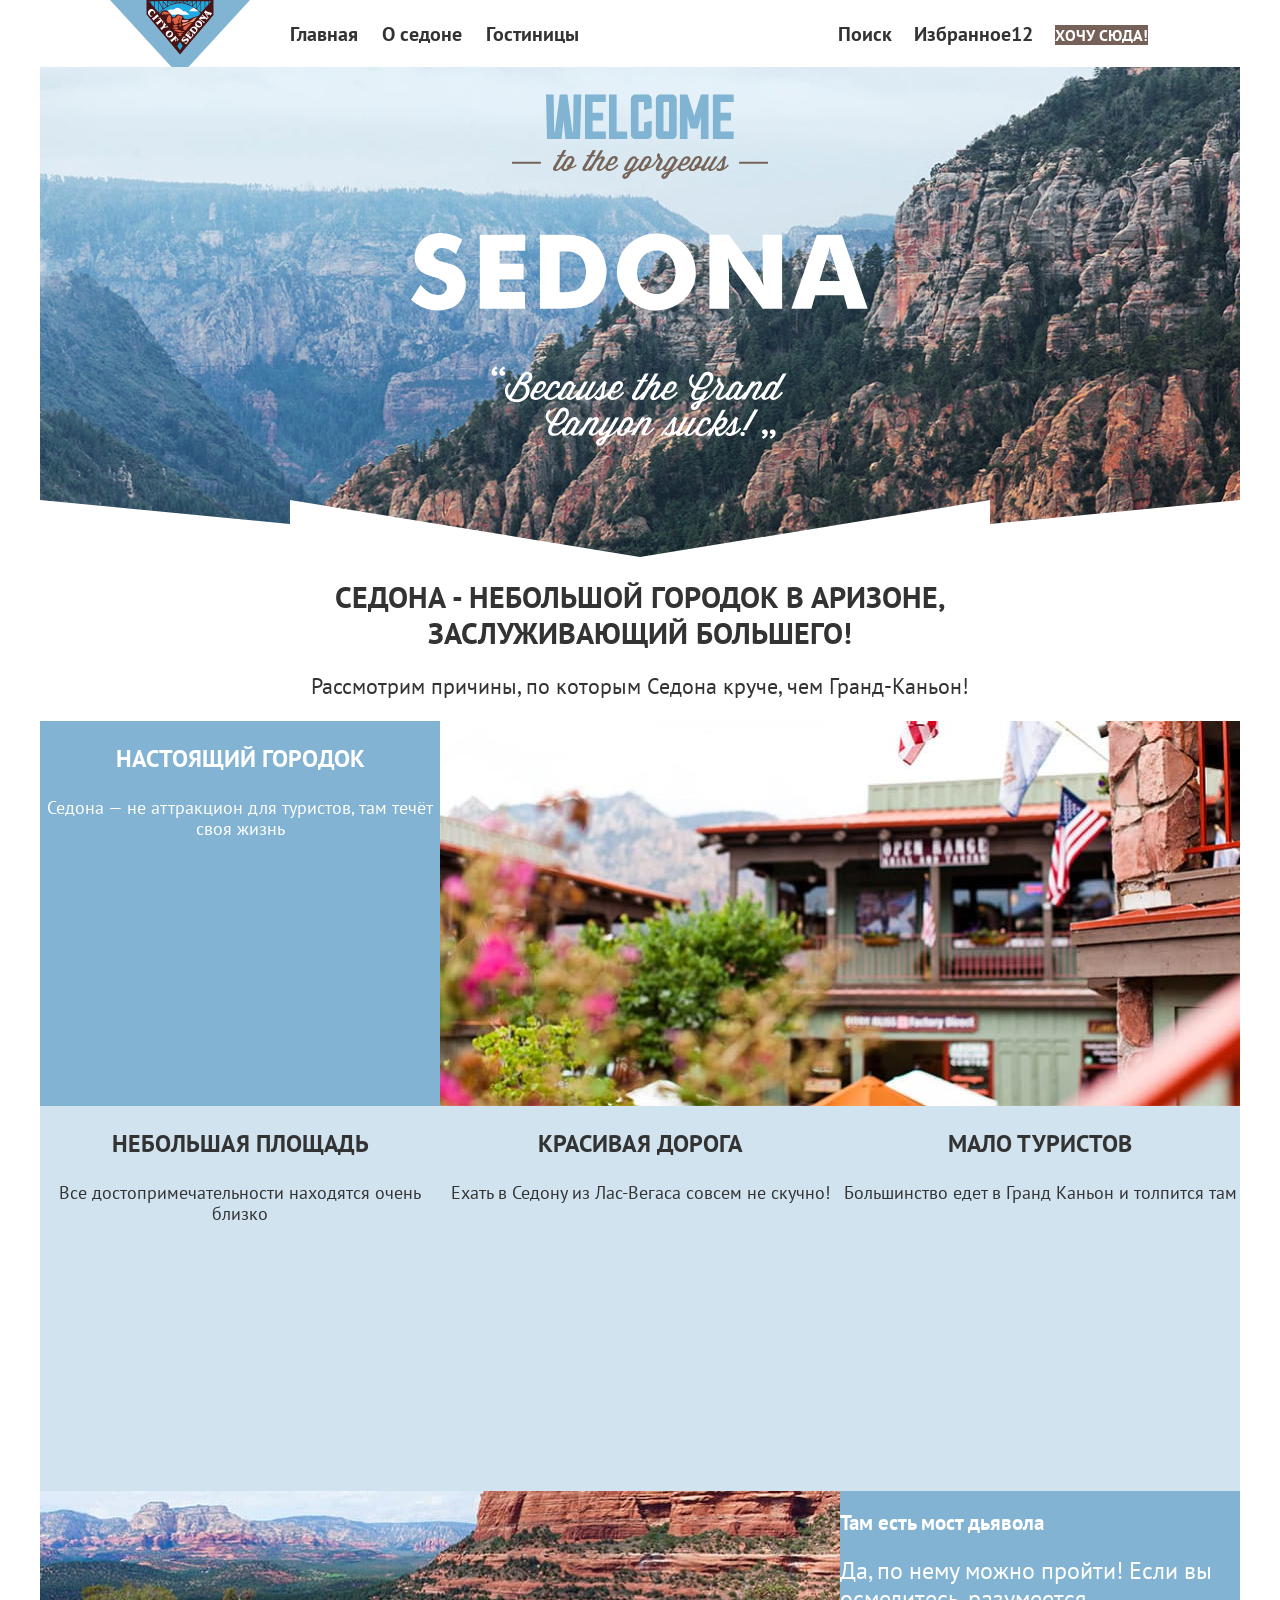
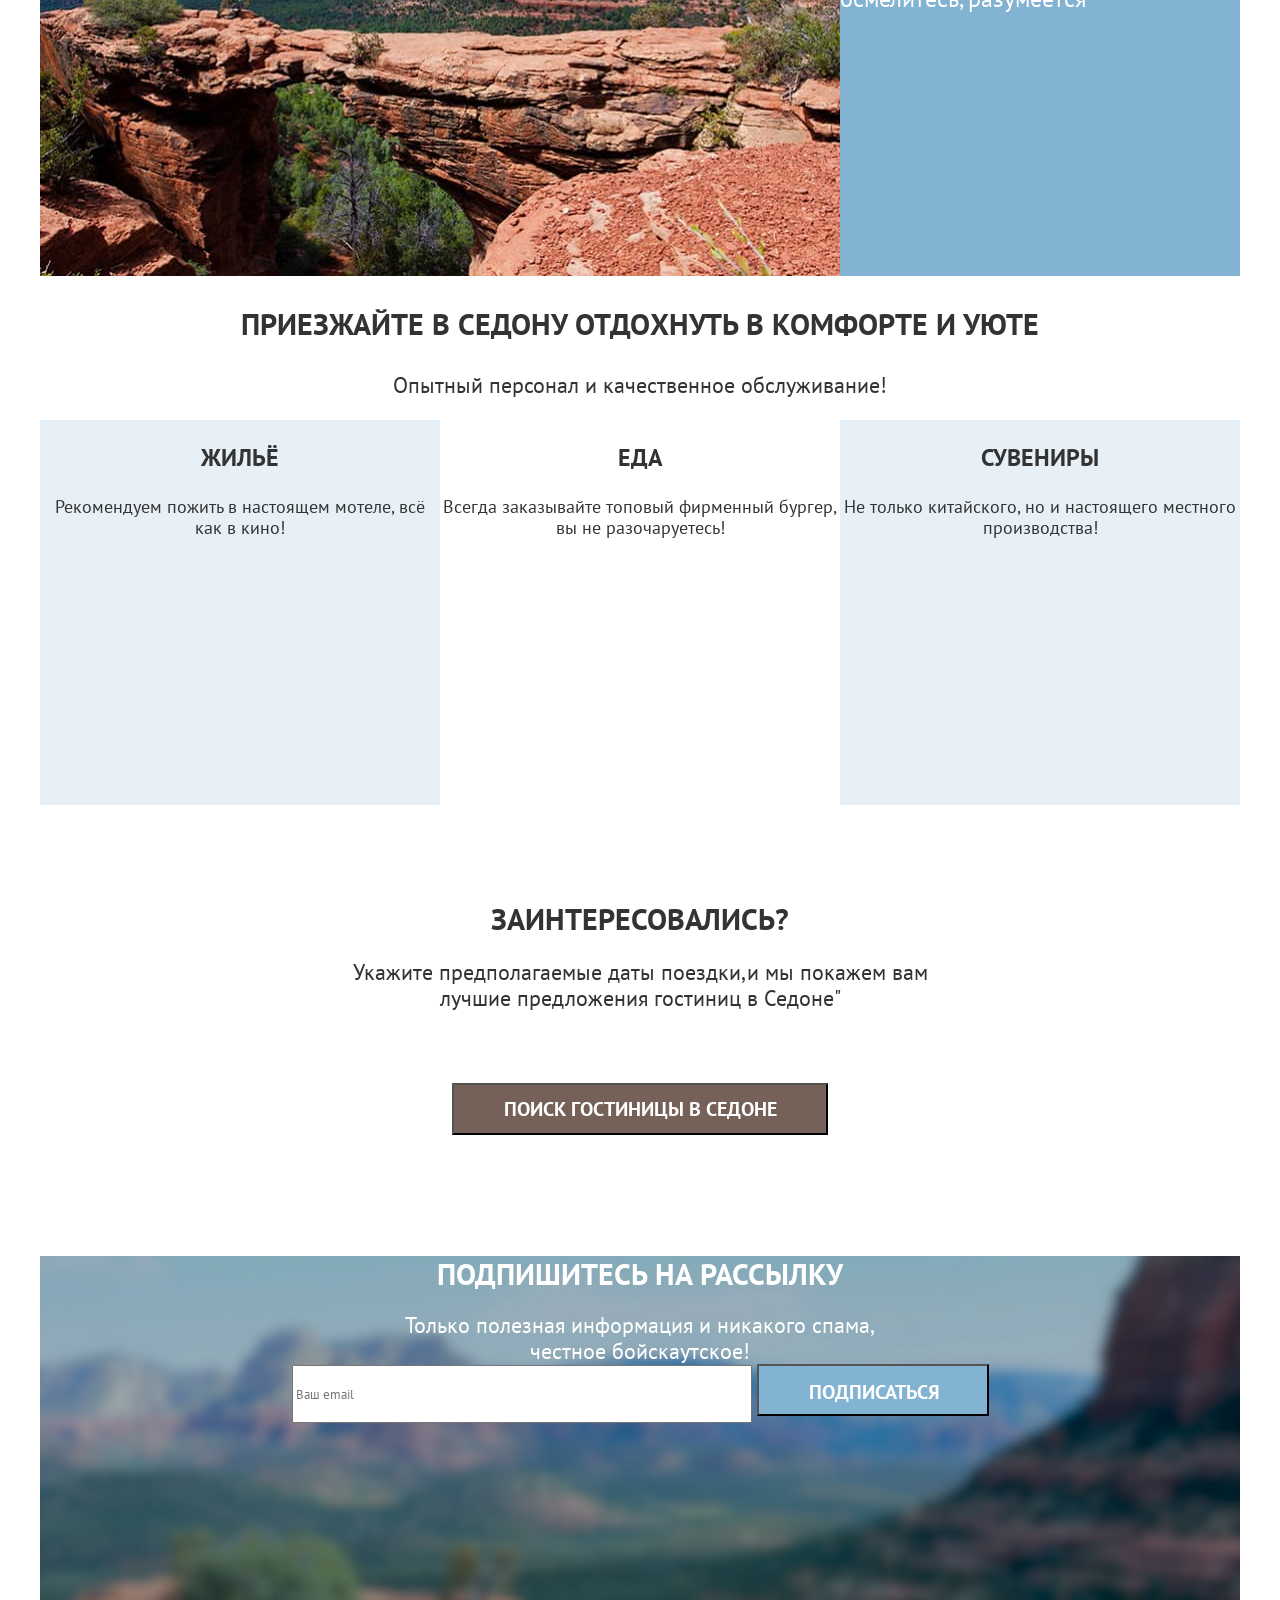
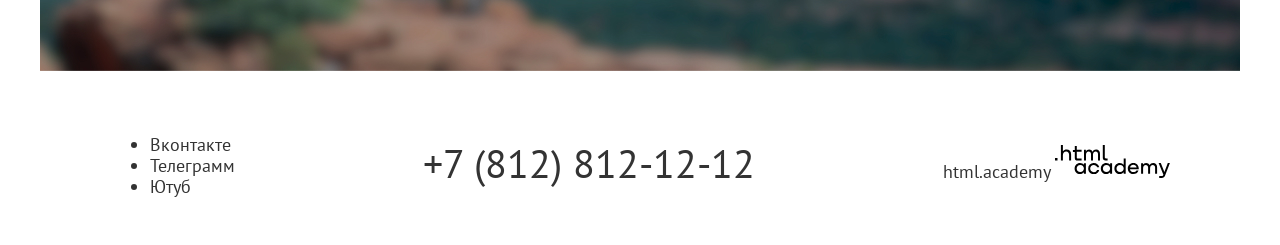
==== commit f212c6b8: "Продолжает работу по сеткам (флексы)" ====
--- a/index.html
+++ b/index.html
@@ -25,7 +25,7 @@
           </ul>
           <ul class="navigation-user">
          <li class="navigation-user-iterm">
-        <a class="navigation-user-iterm" href="#"></a>
+        <a class="navigation-user-iterm-link" href="#"></a>
         <span class="visually-hidden">Поиск</span>
         </li>
           <li class="navigation-list-user">
@@ -59,7 +59,7 @@
             <h3 class="advanteges-description"> Небольшая площадь </h3>
             <p class="advanteges-description-text">Все достопримечательности находятся очень близко</p>
             </li>
-          <li class="advanteges-item">
+          <li class="advanteges-item advanteges-even">
             <h3 class="advanteges-description"> Красивая дорога </h3>
             <p class="advanteges-description-text">Ехать в Седону из Лас-Вегаса совсем не скучно!</p>
            </li>
@@ -67,12 +67,12 @@
             <h3 class="advanteges-description"> Мало туристов </h3>
             <p class="advanteges-description-text">Большинство едет в Гранд Каньон и толпится там</p>
             </li>
+
           <li class="advanteges-item-bridge">
             <img src="images/bridge.jpg" width="800" height="385" alt="Фото моста дьявола">
             <div class="photo-bridge">
-            <h3 class="advantages-bridge"> Там есть мост дьявола</h3>
+            <h3 class="advantages-bridge-title"> Там есть мост дьявола</h3>
             <p class="advantages-bridge-text"> Да, по нему можно пройти! Если вы осмелитесь, разумеется </p>
-            </div>
           </li>
           </ul>
       </section>
@@ -81,12 +81,15 @@
         <p class="main-services"> Опытный персонал и качественное обслуживание!</p>
         <ul class="services-list">
        <li class="services-item">
+        <span class="visually-hidden"></span>
        <h3 class="services-description"> Жильё </h3>
        <p class="services-text">Рекомендуем пожить в настоящем мотеле, всё как в кино!</p>
        <li class="services-item">
-       <h3 class="services-description">  Еда </h3>
+        <span class="visually-hidden"></span>
+        <h3 class="services-description">  Еда </h3>
        <p class="services-text" >Всегда заказывайте топовый фирменный бургер, вы не разочаруетесь!</p>
        <li class="services-item">
+        <span class="visually-hidden"></span>
        <h3 class="services-description"> Сувениры </h3>
        <p class="services-text">Не только китайского, но и настоящего местного производства!</p>
        </li>
--- a/styles/styles.css
+++ b/styles/styles.css
@@ -35,15 +35,22 @@
 .page-container {
   display: flex;
   flex-direction: column;
-  min-height: 100%;
+  height: 100%;
   width: 1200px;
   margin: 0 auto;
 }
+
 .hero-page {
   background-color: #ffffff;
   color: #333333;
   background-position: center;
   padding: 0 70px;
+  align-items: center
+}
+
+a.logo{
+display: block;
+margin-bottom: -8px;
 
 }
 
@@ -53,26 +60,43 @@
   line-height: 24px;
   font-weight: 700;
   color: #333333;
-  display: flex;
-  margin:0 auto;
-
-}
-
+  display:flex;
+  justify-content: space-between;
+  align-items: center;
+  }
 
 .navigation-list{
-display: flex;
-list-style:none;
-}
+display:flex;
+flex-wrap: wrap;
+list-style: none;
+margin: 0;
+padding: 0;
+justify-content: flex-start;
+width:510px
+
+}
+
+.navigation-user{
+  display: flex;
+  list-style:none;
+  margin-left: auto;
+  flex-wrap: wrap;
+  margin: 0;
+  padding: 0;
+  align-items: center;
+
+}
+
 
 .navigation-iterm{
-  padding: 20px 16px;
-
-}
-.navigation-user{
- display: flex;
-  list-style:none;
-  width: 340px;
-  margin-left: auto;
+margin:0;
+padding: 20px 12px;
+}
+
+.navigation-user-iterm{
+padding: 20px 22px;
+margin:0
+
 }
 
 
@@ -96,7 +120,8 @@
   font-weight: 700;
   text-align: center;
   text-transform: uppercase;
-  color: #333333
+  color: #333333;
+  margin:0
 }
 
 .advantages-reasons {
@@ -105,16 +130,30 @@
   font-size: 22px;
   line-height: 26px;
   text-align: center;
-  color: #333333
-}
+  color: #333333;
+
+}
+
+.advanteges-list{
+  margin:0;
+  padding-left:0;
+  display:flex;
+  flex-wrap: wrap;
+
+  }
 
 .advanteges-item {
-  background-color: #68a2ca4d;
-  color: #333333;
-  display: flex;
+  background-color:#68a2ca4d;
+  color:#333333;
+  width:400px;
+  height: 385px;
   text-align:center;
-
-  list-style: none
+  list-style: none;
+
+}
+
+.city-sedona{
+  width:400px
 }
 
 .advanteges-description {
@@ -159,20 +198,24 @@
   margin:0;
   padding:0;
   list-style: none;
-  min-height: 400px;
+  min-height: 385px;
+  flex-wrap: wrap;
+}
+
+.services-item{
+  width:400px
 }
 
 .advanteges-item{
  text-align: center;
 }
 
+
 .advanteges-item-city {
   background-color: #82b3d3;
   color: #ffffff;
   display: flex;
   text-align: center;
-
-
 }
 
 .advanteges-item-bridge {
@@ -256,7 +299,17 @@
   font-size: 30px;
   line-height: 36px;
   text-transform: uppercase;
-  color: #333333
+  color: #333333;
+  margin:0
+}
+
+.catalog-newsletter{
+  font-family: "PT Sans";
+  font-weight: 700;
+  font-size: 30px;
+  line-height: 36px;
+  text-transform: uppercase;
+  color: #333333;
 }
 
 .date {
@@ -268,6 +321,16 @@
   color: #333333;
 }
 
+.mail-catalog{
+  text-align: center;
+  padding-top:96px;
+  padding-right:258px;
+  padding-bottom: 104px;
+  padding-left: 258px;
+  max-height:415px
+}
+
+
 .button-seacrch-hotel {
   font-family: "PT Sans";
   font-weight: 700;
@@ -278,6 +341,7 @@
   text-transform: uppercase;
   background-color: #756157;
   color: #ffffff;
+  margin-top: 50px;
 }
 
 .subscribe-to-newsletter {
@@ -287,9 +351,30 @@
   background-repeat: no-repeat;
   background-size: cover;
   text-align:center;
-  min-height: 415px;
-  }
-
+  min-height: 415px;}
+
+.title-newslatter {
+  gap:20px;
+  padding: 0;
+  font-size: 30px;
+  line-height: 36px;
+  font-weight: 700;
+  text-transform: uppercase;
+  margin-bottom:20px
+}
+.information-newslatter{
+  margin:0 auto;
+  padding:0;
+  width: 475px;
+  font-size: 22px;
+  line-height: 26px;
+  text-align: center;
+}
+
+  .interes{
+    text-align: center;
+    padding: 96px 304px
+  }
   .newsletter{
   font-size: 30px;
   line-height: 36px;
@@ -327,11 +412,20 @@
 .inner-header-title{
 font-size: 60px;
 line-height: 78px;
-
-}
-
-.catalog-filters {
+}
+
+.breadcrumbs{
+  display: flex;
+  list-style: none;
+  gap:10px
+}
+
+.filter-service{
   display:flex;
+}
+
+.filter-price{
+  display:flex
 }
 
 .header-inner {
@@ -341,6 +435,11 @@
   background-repeat: no-repeat;
   background-size: cover;
   min-height: 377px;
+  padding-top:35px;
+  padding-bottom:70px;
+  padding-right:70px;
+  padding-left:70px
+}
 
   .button-submit{
   background-color:#82b3d3;
@@ -357,10 +456,11 @@
   border: none;
   align-self: center
 }
-}
+
 .button-want {
   font-family: "PT Sans";
   text-align: center;
+  width: 160px;
   font-weight: 700;
   font-size: 16px;
   line-height: 20px;
@@ -413,27 +513,37 @@
   width: 400px;
   justify-content: space-between;
   list-style:none;
+  align-items: center;
+  margin-bottom:40px
 }
 .pagination-link {
   color: #ffffff;
   background-color: #82b3d3;
   text-decoration: none;
   text-align: center;
+  font-size: 20px;
   width: 60px;
   height: 60px;
   display: block;
   box-sizing: border-box;
+  font-weight: 700;
+  align-items: center;
+  line-height: 60px
+
+ }
+
+ .pagination-current{
+   display: block;
+  background-color:#f2f2f2;
+  text-align: center;
+  box-sizing: border-box;
+  width: 60px;
+  height: 60px;
+  border-radius:4px;
+  font-weight: 700;
+  font-size: 20px;
+  align-items: center;
   line-height: 60px;
-  border-radius:4px;
-
- }
-
- .pagination-current{
-  background-color:f2f2f2;
-  text-align: center;
-  box-sizing: border-box;
-  line-height: 60px;
-  border-radius:4px;
 
  }
 
@@ -451,3 +561,39 @@
   color: inherit;
   text-decoration: none
 }
+
+.sorting{
+  display:flex;
+  align-items: center;
+  justify-content: space-between;
+  width:1060px;
+
+}
+
+.seaching-list{
+  display:flex;
+  flex-wrap: wrap;
+  list-style:none;
+}
+
+.hotel{
+  width: 380px;
+  height: 438px;
+  gap: 20px
+}
+.footer-container{
+  display: flex;
+  justify-content: space-between;
+  padding-top:40px;
+  padding-right:70px;
+  padding-bottom: 30px;
+  padding-left: 70px;
+  align-items: center;
+}
+.phone-number{
+  font-family: "PT Sans", sans-serif;
+  font-size: 40px;
+  line-height:40px;
+  color: #333333;
+
+}
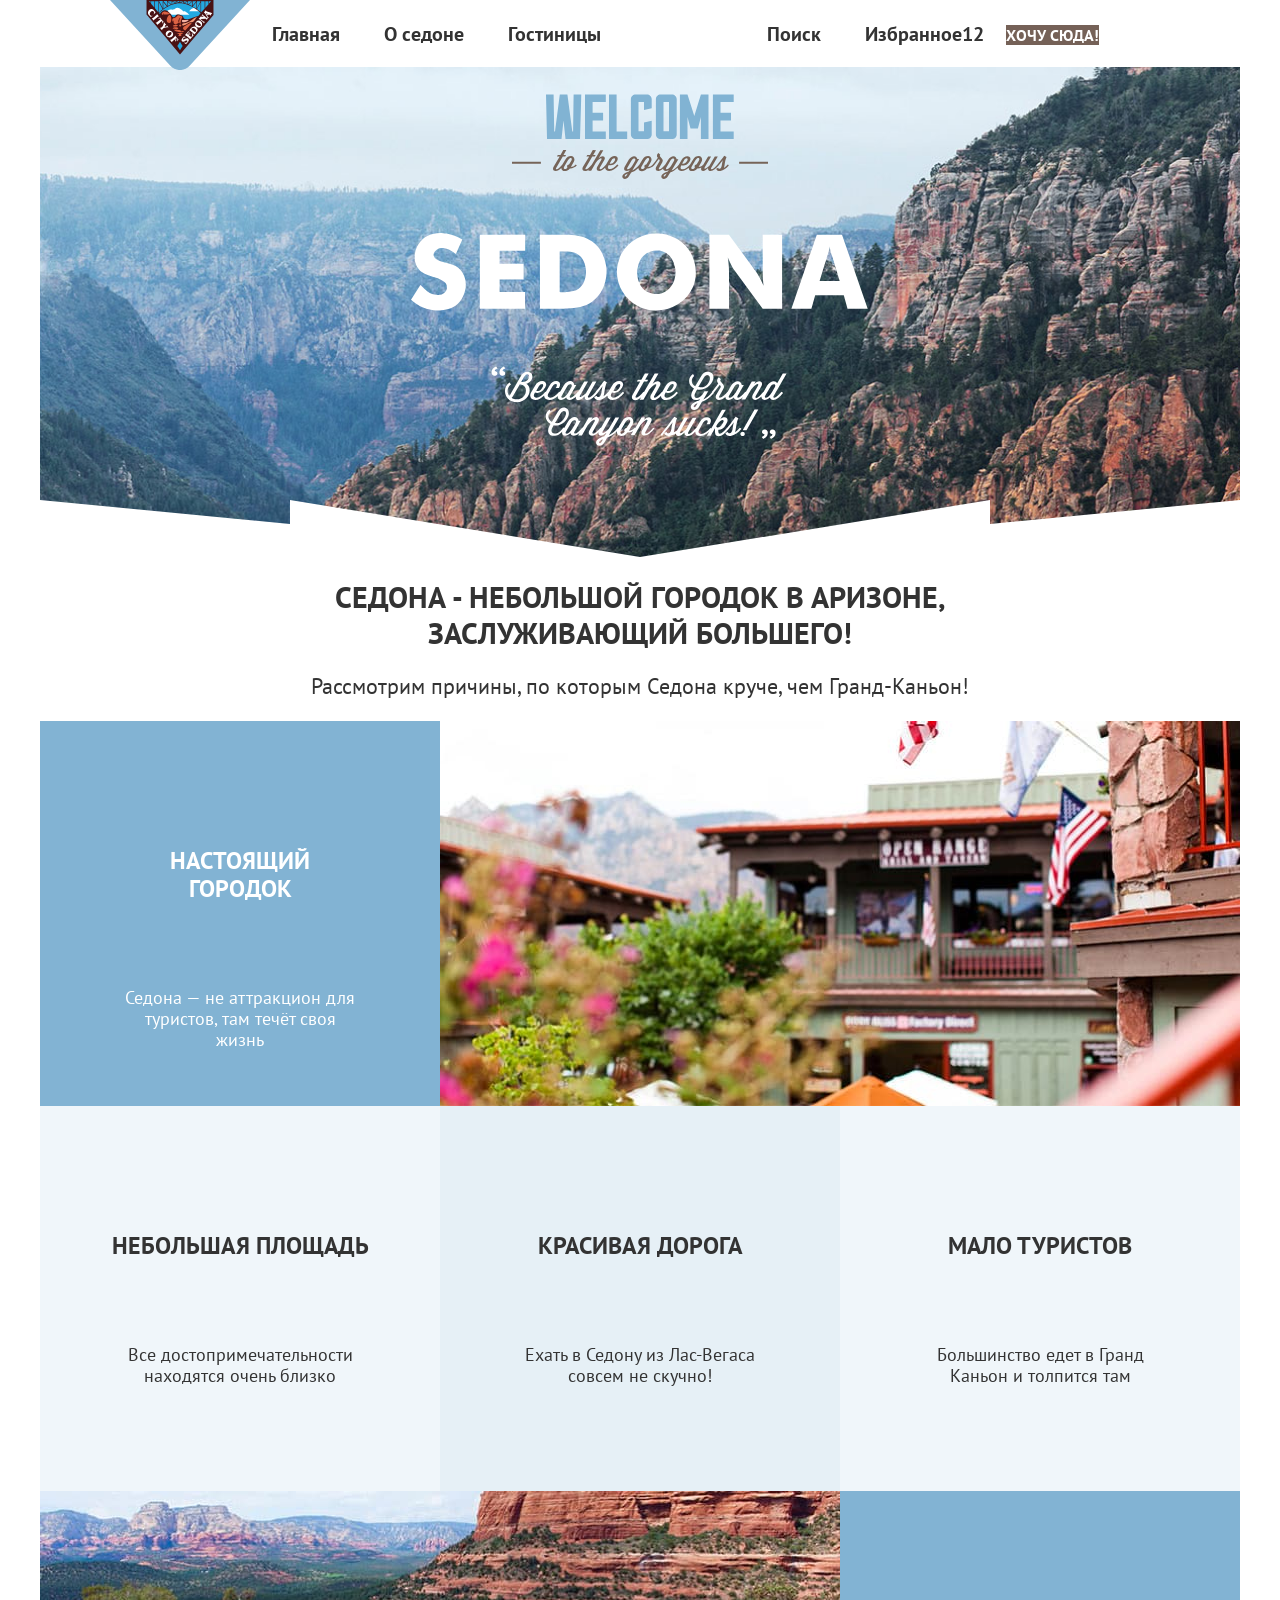
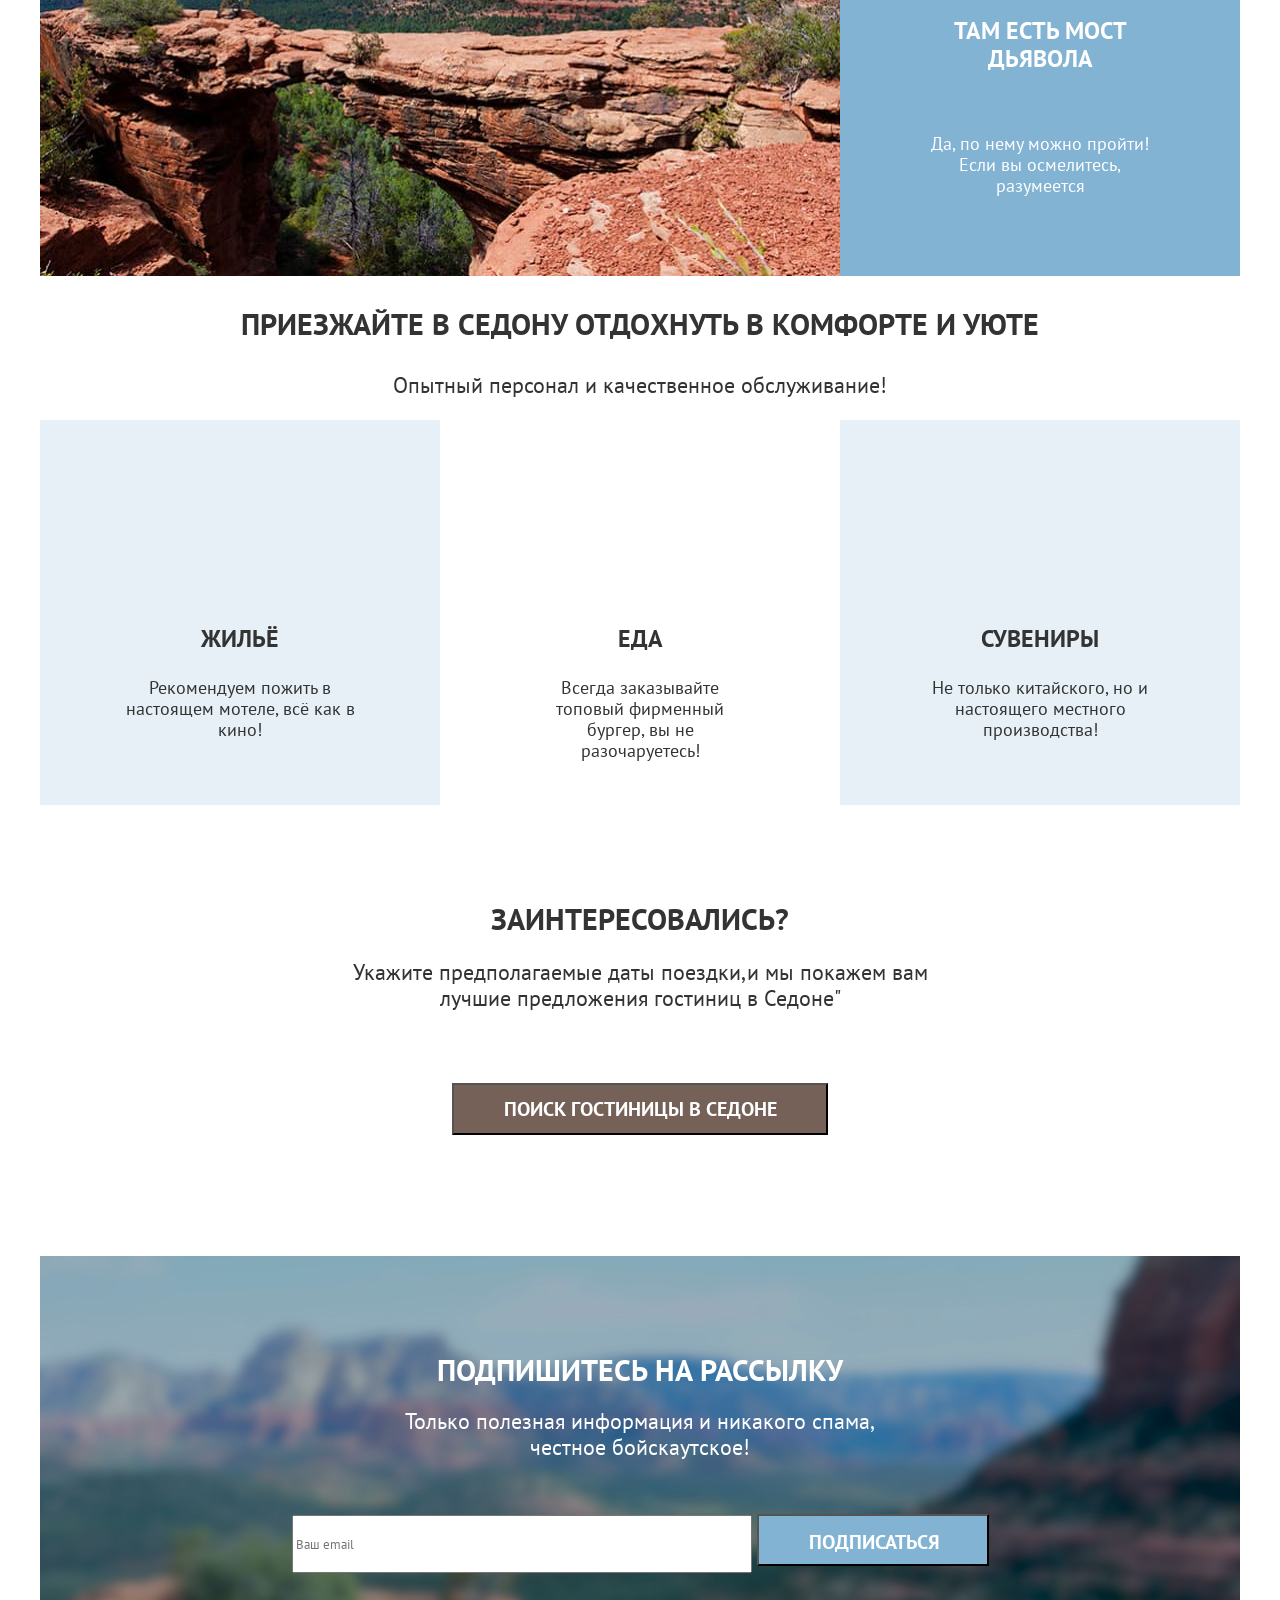
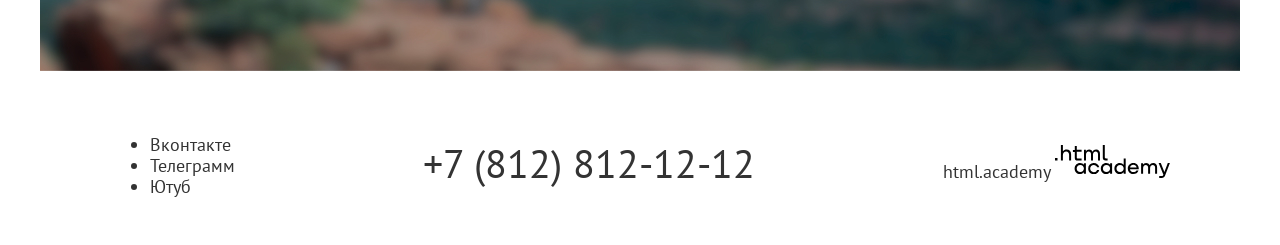
==== commit dd870a13: "начало работы с гридами" ====
--- a/index.html
+++ b/index.html
@@ -23,16 +23,17 @@
             <a class="navigation-link" href="catalog.html">Гостиницы</a>
           </li>
           </ul>
-          <ul class="navigation-user">
-         <li class="navigation-user-iterm">
-        <a class="navigation-user-iterm-link" href="#"></a>
+          <ul class="navigation-list navigation-user">
+         <li class="navigation-iterm">
+        <a class="navigation-link link-serach" href="#">
         <span class="visually-hidden">Поиск</span>
+        </a>
         </li>
-          <li class="navigation-list-user">
-            <a class="navigation-link" href="#">
+          <li class="navigation-iterm">
+            <a class="navigation-link link-favorite" href="#">
               <span class="visually-hidden">Избранное12</span>
             </a>
-           <li class="navigation-user-iterm">
+           <li class="navigation-iterm">
             <a href="#"  class="button-want">Хочу сюда!</a>
         </li>
         </ul>
@@ -103,7 +104,7 @@
       <section class="subscribe-to-newsletter">
          <h2 class="title-newslatter"> Подпишитесь на рассылку </h2>
         <p class="information-newslatter">Только полезная информация и никакого спама, честное бойскаутское!</p>
-         <form action="https://echo.htmlacademy.ru/" method="post">
+         <form class="form-email" action="https://echo.htmlacademy.ru/" method="post">
           <label for="email"> </label>
           <input class="e-mail" type="email" name="email" id="email" placeholder="Ваш email">
           <button class="subsccribe-button" type="submit">Подписаться </button>
--- a/styles/styles.css
+++ b/styles/styles.css
@@ -13,6 +13,21 @@
   src: url("../fonts/ptsans-700.woff2") format("woff2");
   font-display: swap;
 }
+
+/*
+.visually-hidden {
+  position: absolute;
+  width: 1px;
+  height: 1px;
+  margin: -1px;
+  padding: 0;
+  border: 0;
+  clip: rect(0 0 0 0);
+  overflow: hidden;
+}
+
+*/
+
 
 html {
   height: 100%;
@@ -40,6 +55,8 @@
   margin: 0 auto;
 }
 
+/*HEADER*/
+
 .hero-page {
   background-color: #ffffff;
   color: #333333;
@@ -51,8 +68,11 @@
 a.logo{
 display: block;
 margin-bottom: -8px;
-
-}
+position: relative;
+
+}
+
+/*Навигация*/
 
 .navigation{
   font-family: "PT Sans", sans-serif;
@@ -63,6 +83,7 @@
   display:flex;
   justify-content: space-between;
   align-items: center;
+  width:1060px
   }
 
 .navigation-list{
@@ -71,7 +92,6 @@
 list-style: none;
 margin: 0;
 padding: 0;
-justify-content: flex-start;
 width:510px
 
 }
@@ -84,21 +104,23 @@
   margin: 0;
   padding: 0;
   align-items: center;
-
-}
-
-
-.navigation-iterm{
-margin:0;
-padding: 20px 12px;
-}
-
-.navigation-user-iterm{
-padding: 20px 22px;
-margin:0
-
-}
-
+  padding-left:70px
+  }
+
+
+.navigation-link{
+  display:block;
+  padding: 20px 22px;
+}
+
+.link-search .link-favorite{
+  width:44px;
+  height:64px
+}
+
+
+
+/*Приветственная страница с фоном*/
 
 .page-welcome {
   padding-top: 5px;
@@ -112,6 +134,8 @@
 
 
 }
+
+/*Преимущества*/
 
 .advanteges-head {
   font-family: "PT Sans";
@@ -139,12 +163,12 @@
   padding-left:0;
   display:flex;
   flex-wrap: wrap;
-
   }
 
+
 .advanteges-item {
-  background-color:#68a2ca4d;
   color:#333333;
+  background-color:rgba(131, 179, 211, 0.12);
   width:400px;
   height: 385px;
   text-align:center;
@@ -152,8 +176,14 @@
 
 }
 
+.advanteges-even{
+  background-color:rgba(131, 179, 211, 0.20);
+}
+
+
 .city-sedona{
   width:400px
+
 }
 
 .advanteges-description {
@@ -162,7 +192,12 @@
   font-size: 24px;
   line-height: 28px;
   text-transform: uppercase;
-  color: #333333
+  color: #333333;
+  padding-top: 102px;
+  padding-bottom: 30px;
+  padding-left:28px;
+  padding-right:28px;
+
 }
 
 .advanteges-description-text {
@@ -171,6 +206,10 @@
   font-size: 18px;
   line-height: 21px;
   color: #333333;
+  padding-top: 30px;
+  padding-bottom: 112px;
+  padding-left:85px;
+  padding-right:85px;
 }
 
 .advanteges-title {
@@ -180,66 +219,88 @@
   line-height: 28px;
   color: #ffffff;
   text-transform: uppercase;
-
-}
-
-.advanteges-text {
+  padding-top: 102px;
+  padding-right: 112px;
+  padding-left: 112px;
+  padding-bottom: 30px
+
+}
+
+.advanteges-text{
+  font-family: "PT Sans";
+  font-size: 18px;
+  line-height: 21px;
+  padding: 30px 85px;
+}
+
+.photo-bridge{
+  width: 400px;
+  height: 385px
+}
+
+.advantages-bridge-title {
+  font-family: "PT Sans";
+  font-weight: 700;
+  font-size: 24px;
+  line-height: 28px;
+  text-transform: uppercase;
+  color: #ffffff;
+  padding-top: 102px;
+  padding-right: 112px;
+  padding-left: 112px;
+  text-align: center;
+  margin-bottom: 30px;
+}
+
+.advantages-bridge-text {
   font-family: "PT Sans";
   font-weight: 400;
   font-size: 18px;
   line-height: 21px;
   color: #ffffff;
-
-}
+  text-align: center;
+  padding-top: 30px;
+  padding-bottom: 102px;
+  padding-left: 85px;
+  padding-right: 85px;
+
+}
+
+.advanteges-item{
+ text-align: center;
+}
+
+.advanteges-item-city {
+  background-color: #82b3d3;
+  color: #ffffff;
+  display: flex;
+  text-align: center;
+}
+
+.advanteges-item-bridge {
+  background-color: #82b3d3;
+  color: #ffffff;
+  display:flex;
+
+}
+
+/*Сервис*/
 
 .services-list{
   display: flex;
   text-align: center;
-  margin:0;
-  padding:0;
+  margin: 0;
   list-style: none;
   min-height: 385px;
   flex-wrap: wrap;
+  padding: 0;
+
+
 }
 
 .services-item{
-  width:400px
-}
-
-.advanteges-item{
- text-align: center;
-}
-
-
-.advanteges-item-city {
-  background-color: #82b3d3;
-  color: #ffffff;
-  display: flex;
-  text-align: center;
-}
-
-.advanteges-item-bridge {
-  background-color: #82b3d3;
-  color: #ffffff;
-  display:flex;
-
-}
-
-.advantages-bridge {
-  font-family: "PT Sans";
-  font-weight: 700;
-  font-size: 24px;
-  line-height: 28px;
-  text-transform: uppercase;
-  color: #ffffff;
-}
-
-.advantages-bridge-text {
-  font-family: "PT Sans";
-  font-weight: 400;
-  font-size: 24px;
-  line-height: 28px;
-  color: #ffffff
+  width:400px;
+  padding-top: 181px
 }
 
 .services-title {
@@ -276,6 +337,7 @@
   font-size: 18px;
   line-height: 21px;
   color: #333333;
+  padding:0 85px
 }
 
 .services-list li:nth-child(1){
@@ -354,8 +416,7 @@
   min-height: 415px;}
 
 .title-newslatter {
-  gap:20px;
-  padding: 0;
+  padding-top: 96px;
   font-size: 30px;
   line-height: 36px;
   font-weight: 700;
@@ -364,7 +425,7 @@
 }
 .information-newslatter{
   margin:0 auto;
-  padding:0;
+  padding-bottom:54px;
   width: 475px;
   font-size: 22px;
   line-height: 26px;
@@ -412,21 +473,94 @@
 .inner-header-title{
 font-size: 60px;
 line-height: 78px;
+margin-bottom: 8px;
+width:495px;
+height:78px;
+
 }
 
 .breadcrumbs{
   display: flex;
   list-style: none;
-  gap:10px
-}
-
-.filter-service{
-  display:flex;
-}
-
-.filter-price{
-  display:flex
-}
+  gap:10px;
+  margin-bottom: 40px;
+  padding:0;
+
+}
+
+.catalog-filters{
+  display: flex;
+}
+
+.catalog-filer-title{
+  font-size: 20px;
+  line-height: 24px;
+  font-weight: 700;
+
+}
+
+.infrastructyre-filter{
+  margin-inline: 0;
+  margin-right: 70px;
+  width: 150px;
+  border: none
+}
+
+.infrastructyre-item{
+  margin-bottom: 16px;
+  padding-left: 0;
+}
+
+.infrastructyre-list{
+list-style: none;
+padding:0;
+width:112px;
+
+
+}
+
+.housing-filter{
+  margin-right: 70px;
+  width: 150px;
+  height: 157px;
+  border: none
+}
+
+.housing-list{
+  list-style: none;
+  padding:0;
+  width:150px;
+}
+
+.housing-item{
+   margin-bottom: 16px;
+   padding-left: 0;
+}
+
+.catalog-filter-title {
+  font-size: 20px;
+  line-height: 24px;
+  font-weight: 700;
+  padding-bottom: 32px
+
+}
+
+.price-filter{
+  display: flex;
+  border:none;
+  margin-left:70px
+}
+
+.control-input-from{
+  width:143px;
+  height:48px
+}
+
+.control-input-to{
+  width:143px;
+  height:48px
+}
+
 
 .header-inner {
   color: #ffffff;
@@ -435,8 +569,16 @@
   background-repeat: no-repeat;
   background-size: cover;
   min-height: 377px;
-  padding-top:35px;
-  padding-bottom:70px;
+  padding:35px 70px
+
+}
+
+.select-control{
+  width:292px;
+  height:49px
+}
+
+.name-hotels{
   padding-right:70px;
   padding-left:70px
 }
@@ -449,8 +591,9 @@
   height:36px;
   font-size:16px;
   line-height:20px;
-  align-self: center;
-  padding: 50 8px;
+  font-weight: 700;
+
+
   }
 .button-reset{
   border: none;
@@ -472,7 +615,6 @@
 
 .button-brown {
   font-family: "PT Sans";
-  text-align: center;
   font-weight: 700;
   font-size: 16px;
   line-height: 20px;
@@ -481,6 +623,11 @@
   text-transform: uppercase;
   background-color: #756157;
   color: #ffffff;
+  display: inline-block;
+  border-radius: 4px;
+  text-align: center;
+  align-content: center;
+
 }
 
 .button-blue {
@@ -494,6 +641,9 @@
   text-transform: uppercase;
   background-color: #82B3D3;
   color: #ffffff;
+  border: none;
+  border-radius: 4px;
+  display: inline-block;
 }
 
 .button-green {
@@ -507,14 +657,18 @@
   text-transform: uppercase;
   background-color: #7DB54F;
   color: #ffffff;
+  border-radius: 4px;
+  border: none;
+  display: inline-block;
 }
 .pagination {
   display: flex;
   width: 400px;
-  justify-content: space-between;
+  gap:8px;
   list-style:none;
   align-items: center;
-  margin-bottom:40px
+  margin-bottom:40px;
+  padding-left: 0;
 }
 .pagination-link {
   color: #ffffff;
@@ -528,7 +682,8 @@
   box-sizing: border-box;
   font-weight: 700;
   align-items: center;
-  line-height: 60px
+  line-height: 60px;
+
 
  }
 
@@ -564,23 +719,68 @@
 
 .sorting{
   display:flex;
-  align-items: center;
+  align-items:center;
   justify-content: space-between;
   width:1060px;
-
-}
-
-.seaching-list{
-  display:flex;
+  margin-top:50px;
+  margin-bottom:40px
+
+}
+
+.found-hotels{
+  text-transform: uppercase;
+  font-size:30px;
+  line-height: 36px;
+  width: 380px;
+
+
+}
+
+
+/*Карточка*/
+
+.hotel-list{
+  display:grid;
+  grid-template-columns: repeat(3,340px);
   flex-wrap: wrap;
   list-style:none;
-}
-
-.hotel{
-  width: 380px;
-  height: 438px;
-  gap: 20px
-}
+  gap:20px;
+  padding-left:0
+
+
+}
+
+
+.hotel-card{
+  width:340px;
+  min-height: 438px;
+  display: grid;
+  grid-template-columns: repeat(2, 140px);
+  gap:16px;
+  padding:20px
+
+ }
+
+ .hotel-card-image-link{
+  display:grid;
+  grid-column: 1/-1;
+}
+
+.sorting-product{
+  display:flex;
+  list-style-type: none;
+  gap:8px
+
+}
+
+.sort-link{
+  display:block;
+  min-width: 48px;
+  min-height:48px
+}
+
+
+
 .footer-container{
   display: flex;
   justify-content: space-between;
@@ -595,5 +795,4 @@
   font-size: 40px;
   line-height:40px;
   color: #333333;
-
-}
+}
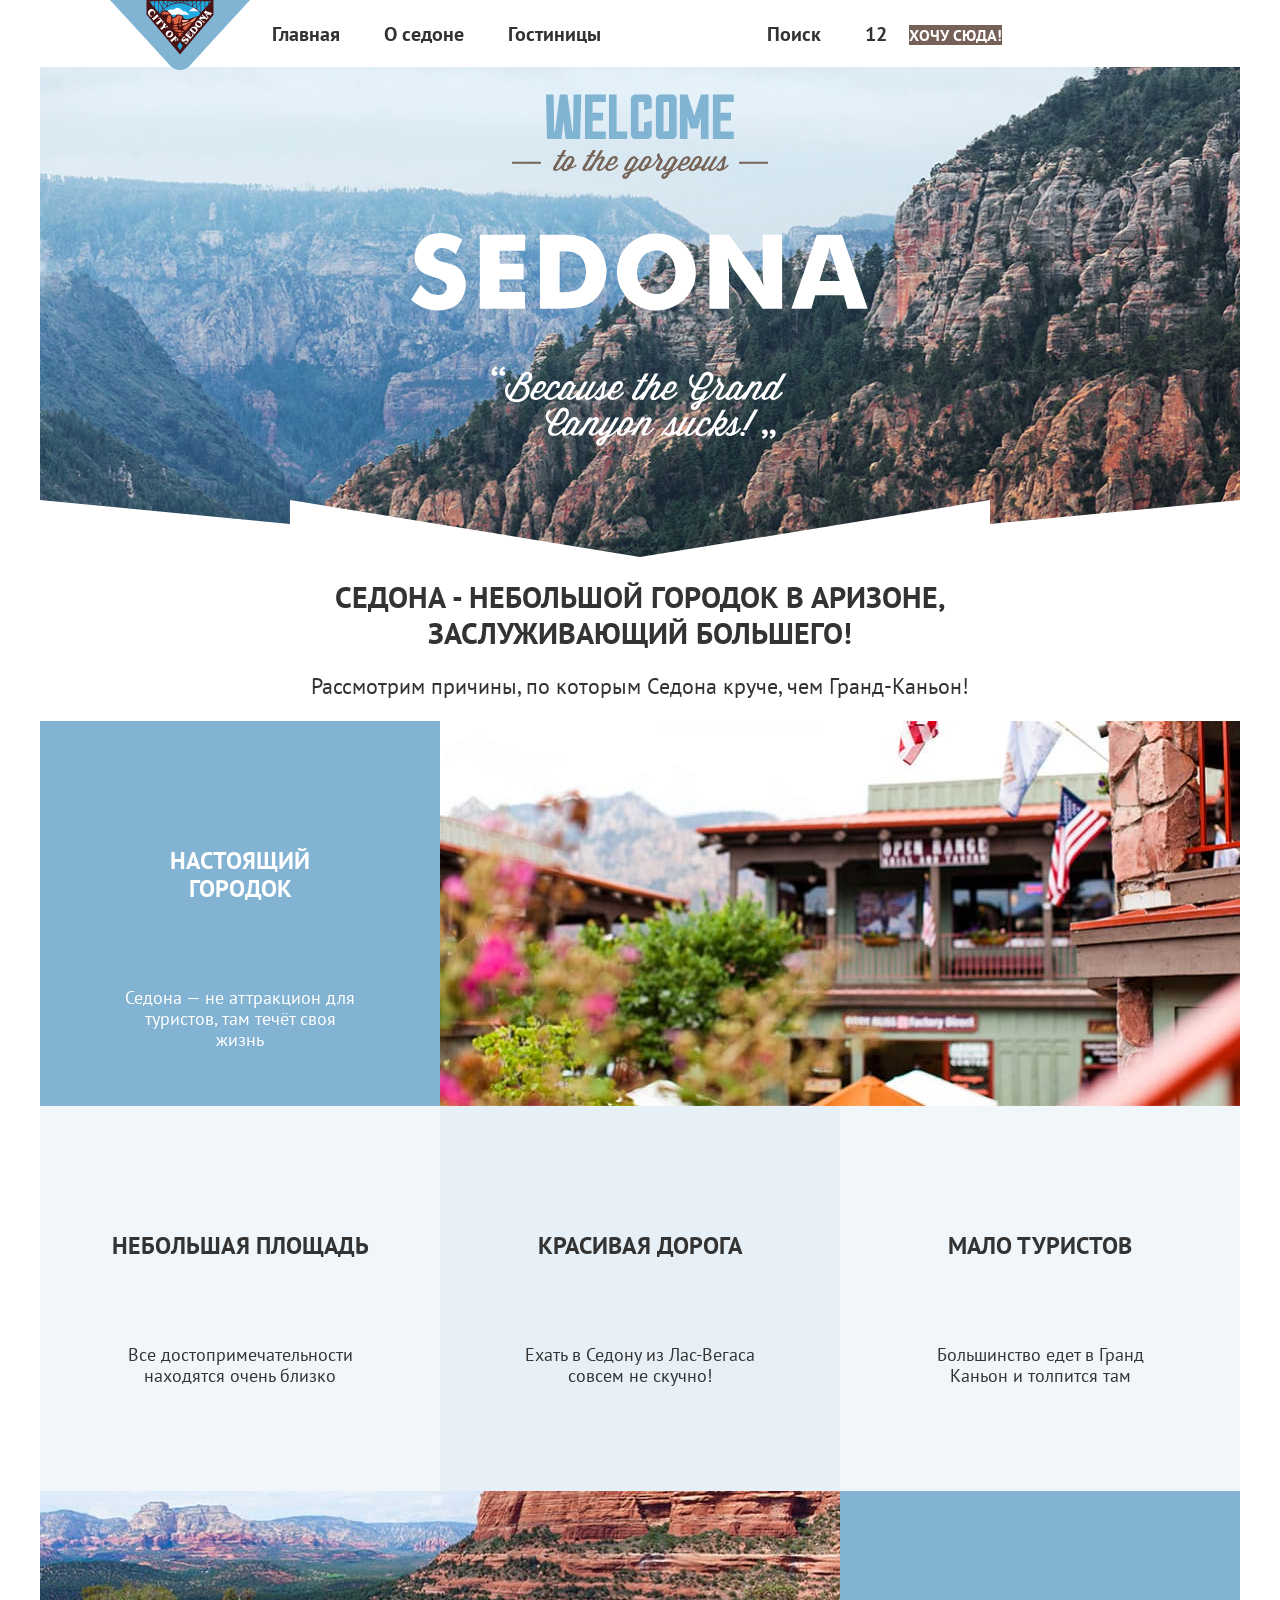
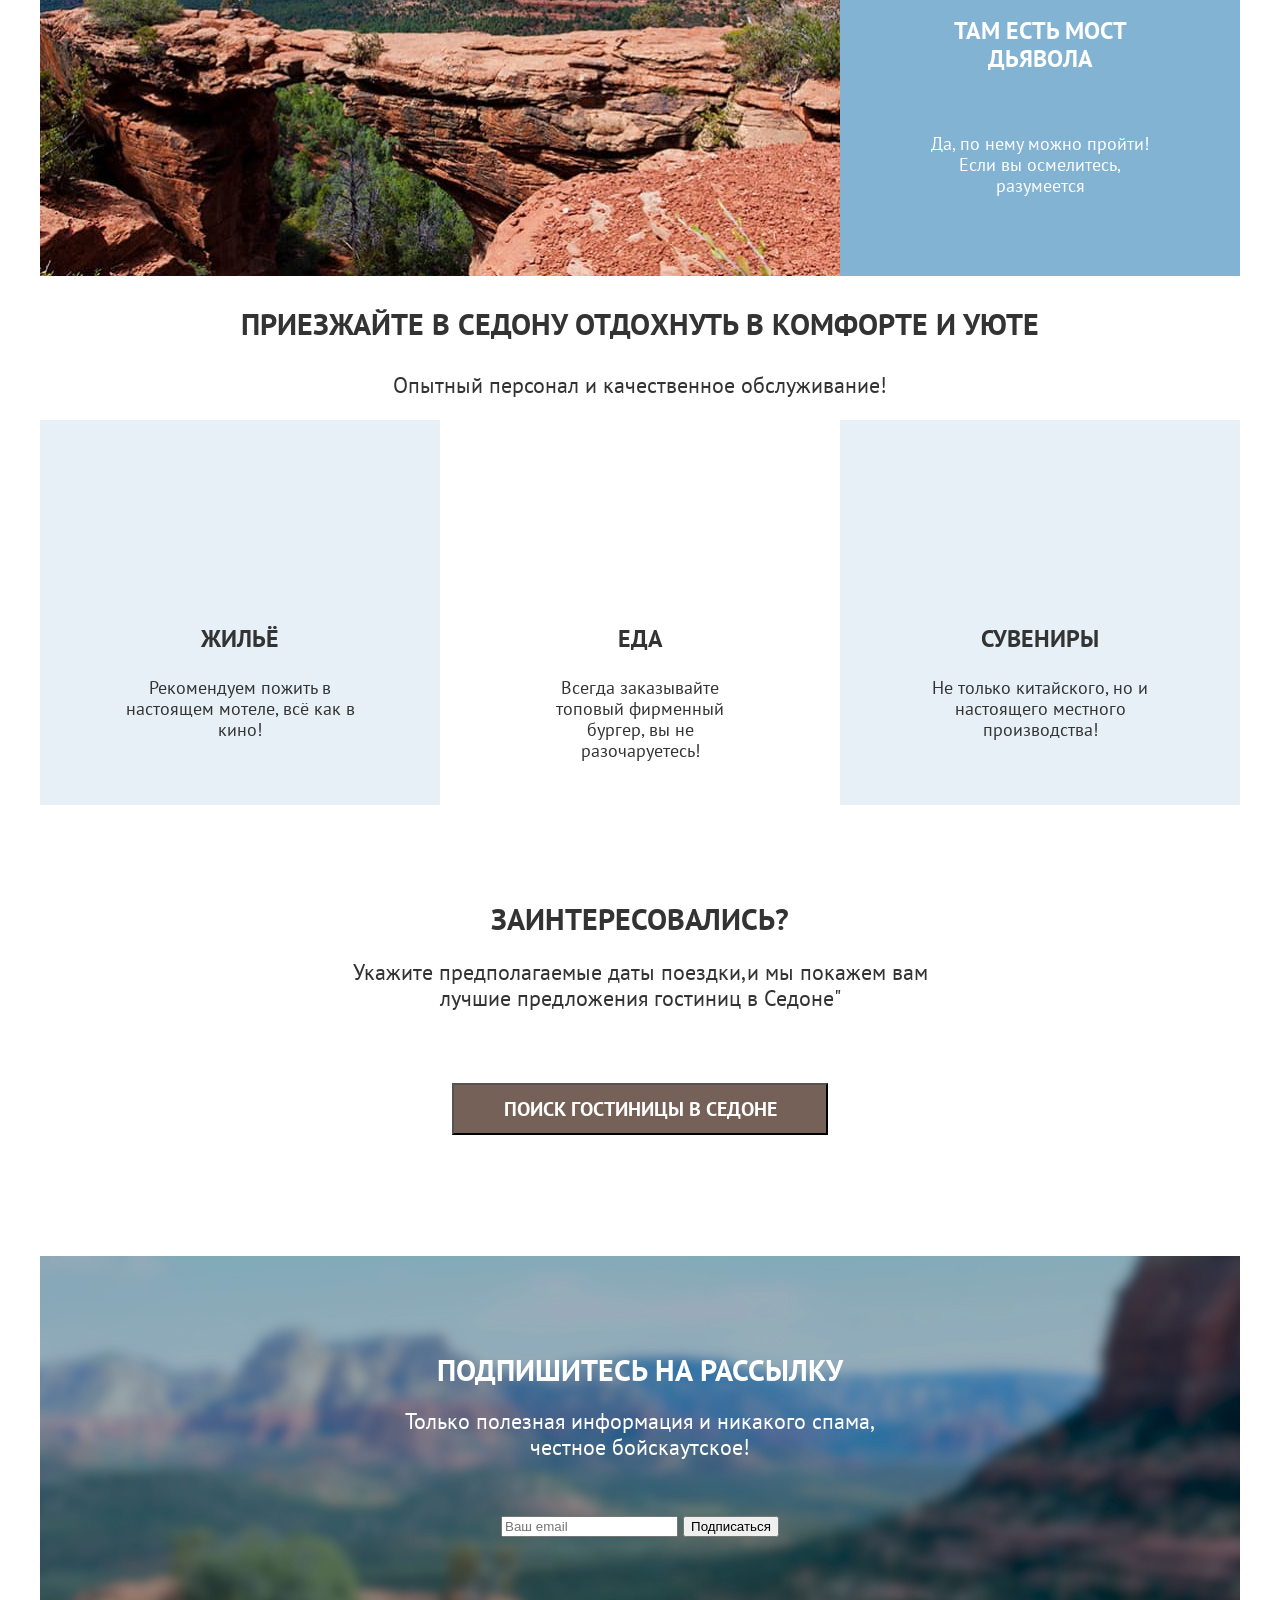
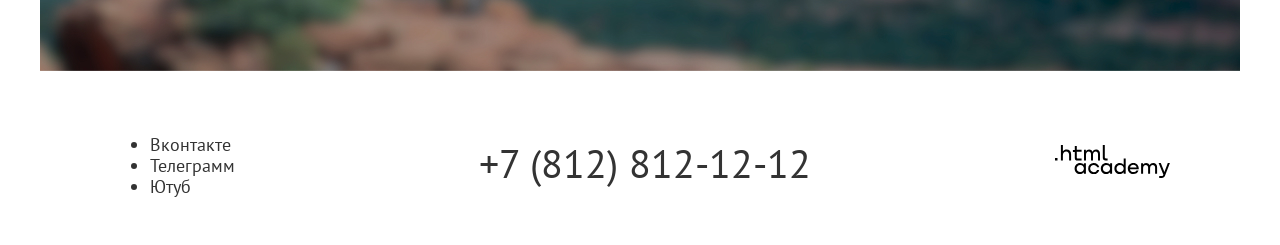
==== commit c7be3163: "сетки доработка" ====
--- a/index.html
+++ b/index.html
@@ -28,10 +28,10 @@
         <a class="navigation-link link-serach" href="#">
         <span class="visually-hidden">Поиск</span>
         </a>
-        </li>
+          </li>
           <li class="navigation-iterm">
             <a class="navigation-link link-favorite" href="#">
-              <span class="visually-hidden">Избранное12</span>
+              <span class="visually-hidden">12</span>
             </a>
            <li class="navigation-iterm">
             <a href="#"  class="button-want">Хочу сюда!</a>
@@ -68,12 +68,12 @@
             <h3 class="advanteges-description"> Мало туристов </h3>
             <p class="advanteges-description-text">Большинство едет в Гранд Каньон и толпится там</p>
             </li>
-
           <li class="advanteges-item-bridge">
             <img src="images/bridge.jpg" width="800" height="385" alt="Фото моста дьявола">
             <div class="photo-bridge">
             <h3 class="advantages-bridge-title"> Там есть мост дьявола</h3>
             <p class="advantages-bridge-text"> Да, по нему можно пройти! Если вы осмелитесь, разумеется </p>
+            </div>
           </li>
           </ul>
       </section>
@@ -106,8 +106,8 @@
         <p class="information-newslatter">Только полезная информация и никакого спама, честное бойскаутское!</p>
          <form class="form-email" action="https://echo.htmlacademy.ru/" method="post">
           <label for="email"> </label>
-          <input class="e-mail" type="email" name="email" id="email" placeholder="Ваш email">
-          <button class="subsccribe-button" type="submit">Подписаться </button>
+          <input class="your-mail" type="e-mail" name="e-mail"  placeholder="Ваш email" required>
+          <button class="subscribe-button" type="submit">Подписаться </button>
         </form>
         </section>
     </main>
@@ -133,10 +133,9 @@
         </ul>
       </section>
       <a class="phone-number" href="tel:78128121212"> +7 (812) 812-12-12</a>
-      <p class="html-academy">
-        <a class="htmlacademy-link" href="https://htmlacademy.ru/intensive/htmlcss">html.academy</a>
+         <a class="htmlacademy-link" href="https://htmlacademy.ru/intensive/htmlcss">
         <img class="html-academy-logo" src="images/logo-htmlacademy.svg" width="115" height="33" alt="Логотип Академии">
-      </p>
+       </a>
     </footer>
     </div>
     </body>
--- a/styles/styles.css
+++ b/styles/styles.css
@@ -757,7 +757,8 @@
   display: grid;
   grid-template-columns: repeat(2, 140px);
   gap:16px;
-  padding:20px
+  padding:20px;
+  grid-template-rows: auto min-content min-content min-content min-content;
 
  }
 
